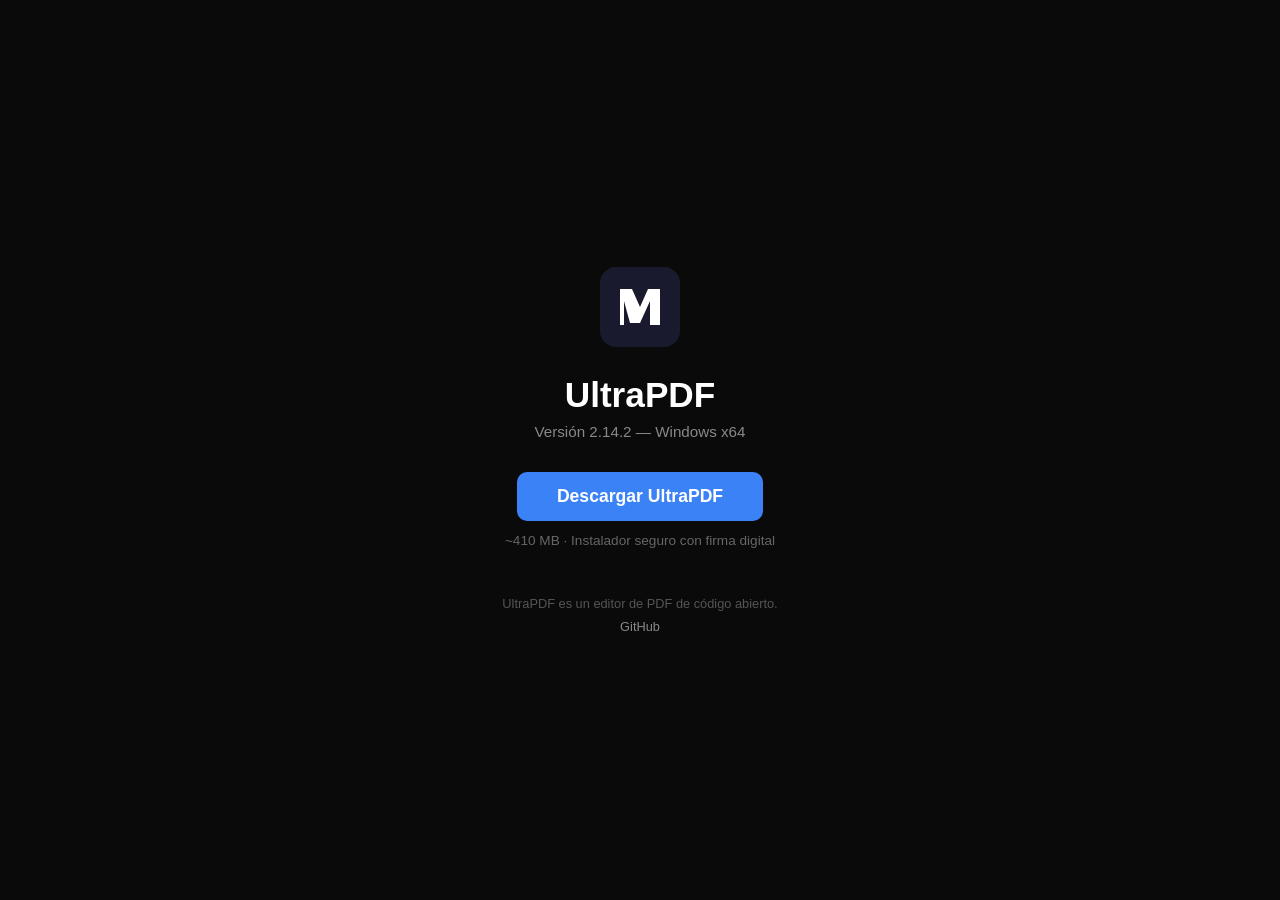
==== index.html @ 7be13b4f "UltraPDF 2.14.2: installer + latest.json + landing page" ====
<!DOCTYPE html>
<html lang="es">
<head>
  <meta charset="UTF-8">
  <meta name="viewport" content="width=device-width, initial-scale=1.0">
  <title>UltraPDF — Descargar</title>
  <style>
    * { margin: 0; padding: 0; box-sizing: border-box; }
    body {
      font-family: -apple-system, BlinkMacSystemFont, 'Segoe UI', Roboto, sans-serif;
      background: #0a0a0a;
      color: #e0e0e0;
      min-height: 100vh;
      display: flex;
      align-items: center;
      justify-content: center;
    }
    .container {
      text-align: center;
      max-width: 520px;
      padding: 48px 32px;
    }
    .logo {
      width: 80px;
      height: 80px;
      margin: 0 auto 24px;
    }
    h1 {
      font-size: 2.2rem;
      font-weight: 700;
      color: #ffffff;
      margin-bottom: 8px;
    }
    .version {
      font-size: 0.95rem;
      color: #888;
      margin-bottom: 32px;
    }
    .download-btn {
      display: inline-block;
      background: #3b82f6;
      color: #fff;
      font-size: 1.1rem;
      font-weight: 600;
      padding: 14px 40px;
      border-radius: 10px;
      text-decoration: none;
      transition: background 0.2s;
    }
    .download-btn:hover { background: #2563eb; }
    .size {
      font-size: 0.85rem;
      color: #666;
      margin-top: 12px;
    }
    .footer {
      margin-top: 48px;
      font-size: 0.8rem;
      color: #555;
    }
    .footer a { color: #888; text-decoration: none; }
  </style>
</head>
<body>
  <div class="container">
    <svg class="logo" viewBox="0 0 80 80" fill="none" xmlns="http://www.w3.org/2000/svg">
      <rect width="80" height="80" rx="16" fill="#1a1a2e"/>
      <path d="M20 58V22h12l8 18 8-18h12v36h-10V34l-10 22h-10L24 34v24H20z" fill="#fff"/>
    </svg>
    <h1>UltraPDF</h1>
    <p class="version">Versión 2.14.2 — Windows x64</p>
    <a class="download-btn" href="downloads/UltraPDF-Setup-2.14.2.exe" download>
      Descargar UltraPDF
    </a>
    <p class="size">~410 MB · Instalador seguro con firma digital</p>
    <div class="footer">
      <p>UltraPDF es un editor de PDF de código abierto.</p>
      <p style="margin-top:8px"><a href="https://github.com/Stirling-Tools/Stirling-PDF">GitHub</a></p>
    </div>
  </div>
</body>
</html>
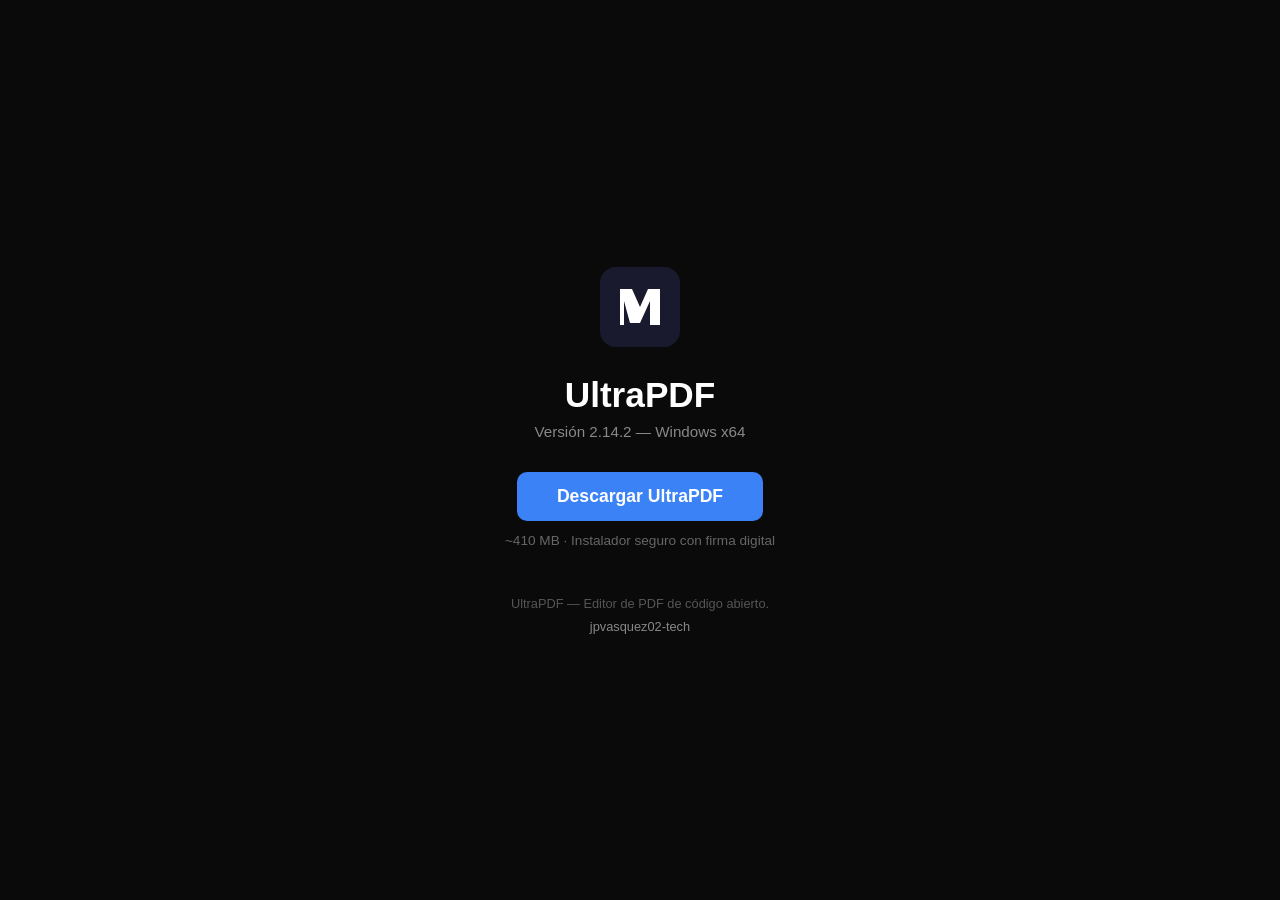
==== commit 85547978: "Update landing page + latest.json: use GitHub Releases URL, fix links" ====
--- a/index.html
+++ b/index.html
@@ -69,13 +69,13 @@
     </svg>
     <h1>UltraPDF</h1>
     <p class="version">Versión 2.14.2 — Windows x64</p>
-    <a class="download-btn" href="downloads/UltraPDF-Setup-2.14.2.exe" download>
+    <a class="download-btn" href="https://github.com/jpvasquez02-tech/jpvasquez02-tech.github.io/releases/download/v2.14.2/UltraPDF-Setup-2.14.2.exe" download>
       Descargar UltraPDF
     </a>
     <p class="size">~410 MB · Instalador seguro con firma digital</p>
     <div class="footer">
-      <p>UltraPDF es un editor de PDF de código abierto.</p>
-      <p style="margin-top:8px"><a href="https://github.com/Stirling-Tools/Stirling-PDF">GitHub</a></p>
+      <p>UltraPDF — Editor de PDF de código abierto.</p>
+      <p style="margin-top:8px"><a href="https://github.com/jpvasquez02-tech">jpvasquez02-tech</a></p>
     </div>
   </div>
 </body>
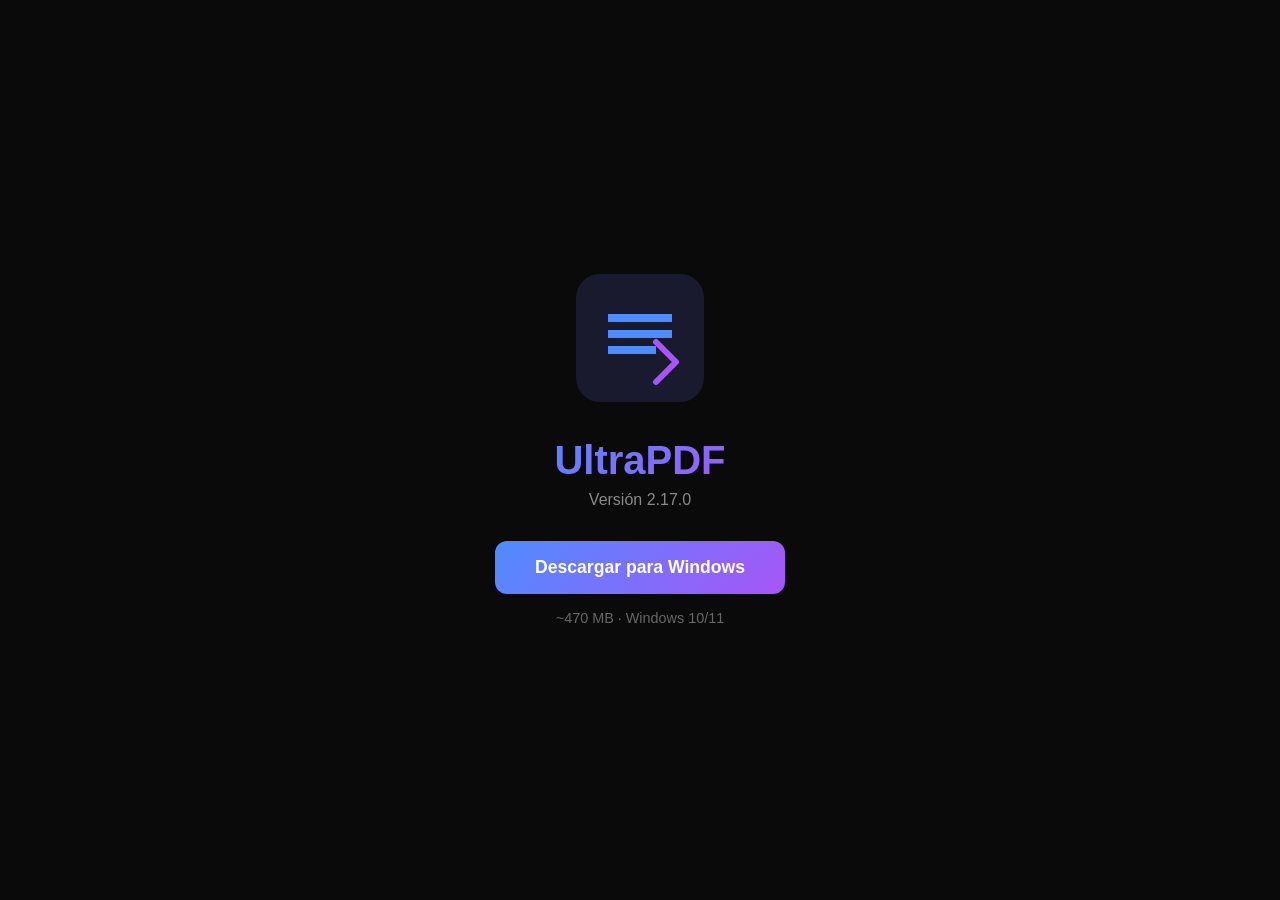
==== commit ebe572c7: "Initial commit: landing page, latest.json, relay page" ====
--- a/index.html
+++ b/index.html
@@ -1,82 +1,76 @@
 <!DOCTYPE html>
 <html lang="es">
 <head>
-  <meta charset="UTF-8">
-  <meta name="viewport" content="width=device-width, initial-scale=1.0">
-  <title>UltraPDF — Descargar</title>
-  <style>
-    * { margin: 0; padding: 0; box-sizing: border-box; }
-    body {
-      font-family: -apple-system, BlinkMacSystemFont, 'Segoe UI', Roboto, sans-serif;
-      background: #0a0a0a;
-      color: #e0e0e0;
-      min-height: 100vh;
-      display: flex;
-      align-items: center;
-      justify-content: center;
-    }
-    .container {
-      text-align: center;
-      max-width: 520px;
-      padding: 48px 32px;
-    }
-    .logo {
-      width: 80px;
-      height: 80px;
-      margin: 0 auto 24px;
-    }
-    h1 {
-      font-size: 2.2rem;
-      font-weight: 700;
-      color: #ffffff;
-      margin-bottom: 8px;
-    }
-    .version {
-      font-size: 0.95rem;
-      color: #888;
-      margin-bottom: 32px;
-    }
-    .download-btn {
-      display: inline-block;
-      background: #3b82f6;
-      color: #fff;
-      font-size: 1.1rem;
-      font-weight: 600;
-      padding: 14px 40px;
-      border-radius: 10px;
-      text-decoration: none;
-      transition: background 0.2s;
-    }
-    .download-btn:hover { background: #2563eb; }
-    .size {
-      font-size: 0.85rem;
-      color: #666;
-      margin-top: 12px;
-    }
-    .footer {
-      margin-top: 48px;
-      font-size: 0.8rem;
-      color: #555;
-    }
-    .footer a { color: #888; text-decoration: none; }
-  </style>
+    <meta charset="UTF-8">
+    <meta name="viewport" content="width=device-width, initial-scale=1.0">
+    <title>UltraPDF - Descargar</title>
+    <style>
+        * { margin: 0; padding: 0; box-sizing: border-box; }
+        body {
+            font-family: -apple-system, BlinkMacSystemFont, 'Segoe UI', Roboto, sans-serif;
+            background: #0a0a0a;
+            color: #fff;
+            min-height: 100vh;
+            display: flex;
+            align-items: center;
+            justify-content: center;
+        }
+        .container {
+            text-align: center;
+            max-width: 600px;
+            padding: 2rem;
+        }
+        .logo {
+            width: 128px;
+            height: 128px;
+            margin: 0 auto 2rem;
+        }
+        h1 {
+            font-size: 2.5rem;
+            margin-bottom: 0.5rem;
+            background: linear-gradient(135deg, #4f8cff, #a855f7);
+            -webkit-background-clip: text;
+            -webkit-text-fill-color: transparent;
+        }
+        .version {
+            color: #888;
+            margin-bottom: 2rem;
+        }
+        .download-btn {
+            display: inline-block;
+            padding: 1rem 2.5rem;
+            background: linear-gradient(135deg, #4f8cff, #a855f7);
+            color: #fff;
+            text-decoration: none;
+            border-radius: 12px;
+            font-size: 1.1rem;
+            font-weight: 600;
+            transition: transform 0.2s, box-shadow 0.2s;
+        }
+        .download-btn:hover {
+            transform: translateY(-2px);
+            box-shadow: 0 8px 24px rgba(79, 140, 255, 0.3);
+        }
+        .size {
+            color: #666;
+            margin-top: 1rem;
+            font-size: 0.9rem;
+        }
+    </style>
 </head>
 <body>
-  <div class="container">
-    <svg class="logo" viewBox="0 0 80 80" fill="none" xmlns="http://www.w3.org/2000/svg">
-      <rect width="80" height="80" rx="16" fill="#1a1a2e"/>
-      <path d="M20 58V22h12l8 18 8-18h12v36h-10V34l-10 22h-10L24 34v24H20z" fill="#fff"/>
-    </svg>
-    <h1>UltraPDF</h1>
-    <p class="version">Versión 2.14.2 — Windows x64</p>
-    <a class="download-btn" href="https://github.com/jpvasquez02-tech/jpvasquez02-tech.github.io/releases/download/v2.14.2/UltraPDF-Setup-2.14.2.exe" download>
-      Descargar UltraPDF
-    </a>
-    <p class="size">~410 MB · Instalador seguro con firma digital</p>
-    <div class="footer">
-      <p>UltraPDF — Editor de PDF de código abierto.</p>
-      <p style="margin-top:8px"><a href="https://github.com/jpvasquez02-tech">jpvasquez02-tech</a></p>
+    <div class="container">
+        <svg class="logo" viewBox="0 0 128 128" xmlns="http://www.w3.org/2000/svg">
+            <rect width="128" height="128" rx="24" fill="#1a1a2e"/>
+            <path d="M32 40h64v8H32zM32 56h64v8H32zM32 72h48v8H32z" fill="#4f8cff"/>
+            <path d="M80 68l20 20-20 20" fill="none" stroke="#a855f7" stroke-width="6" stroke-linecap="round" stroke-linejoin="round"/>
+        </svg>
+        <h1>UltraPDF</h1>
+        <p class="version">Versión 2.17.0</p>
+        <a href="https://github.com/JPDevLab-code/JPDevLab-code.github.io/releases/download/v2.17.0/UltraPDF-Setup-2.17.0.exe" class="download-btn">
+            Descargar para Windows
+        </a>
+        <p class="size">~470 MB · Windows 10/11</p>
     </div>
-  </div>
 </body>
 </html>
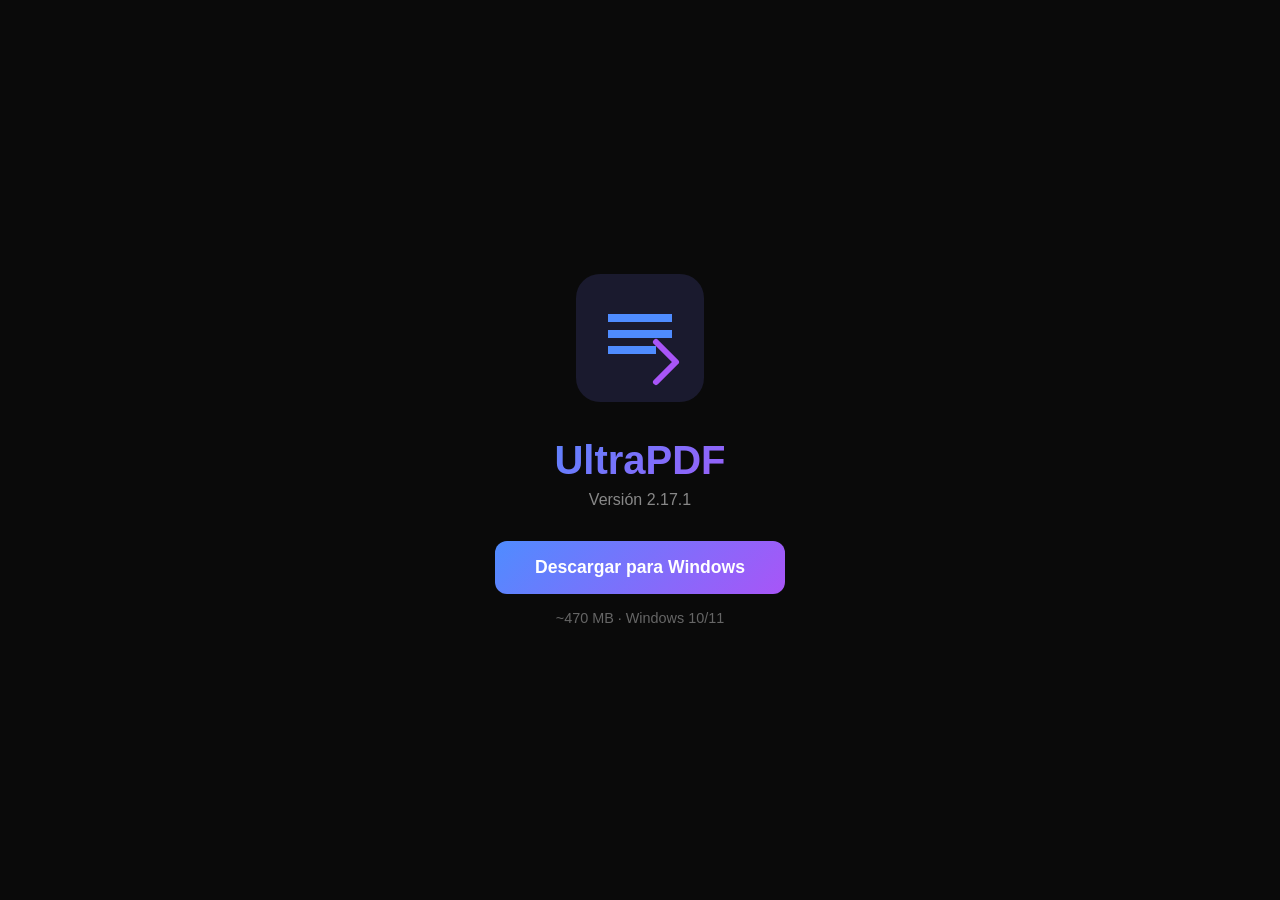
==== commit 8f237e4f: "Update landing page to v2.17.1" ====
--- a/index.html
+++ b/index.html
@@ -66,8 +66,8 @@
             <path d="M80 68l20 20-20 20" fill="none" stroke="#a855f7" stroke-width="6" stroke-linecap="round" stroke-linejoin="round"/>
         </svg>
         <h1>UltraPDF</h1>
-        <p class="version">Versión 2.17.0</p>
-        <a href="https://github.com/JPDevLab-code/JPDevLab-code.github.io/releases/download/v2.17.0/UltraPDF-Setup-2.17.0.exe" class="download-btn">
+        <p class="version">Versión 2.17.1</p>
+        <a href="https://github.com/JPDevLab-code/JPDevLab-code.github.io/releases/download/v2.17.1/UltraPDF-Setup-2.17.1.exe" class="download-btn">
             Descargar para Windows
         </a>
         <p class="size">~470 MB · Windows 10/11</p>
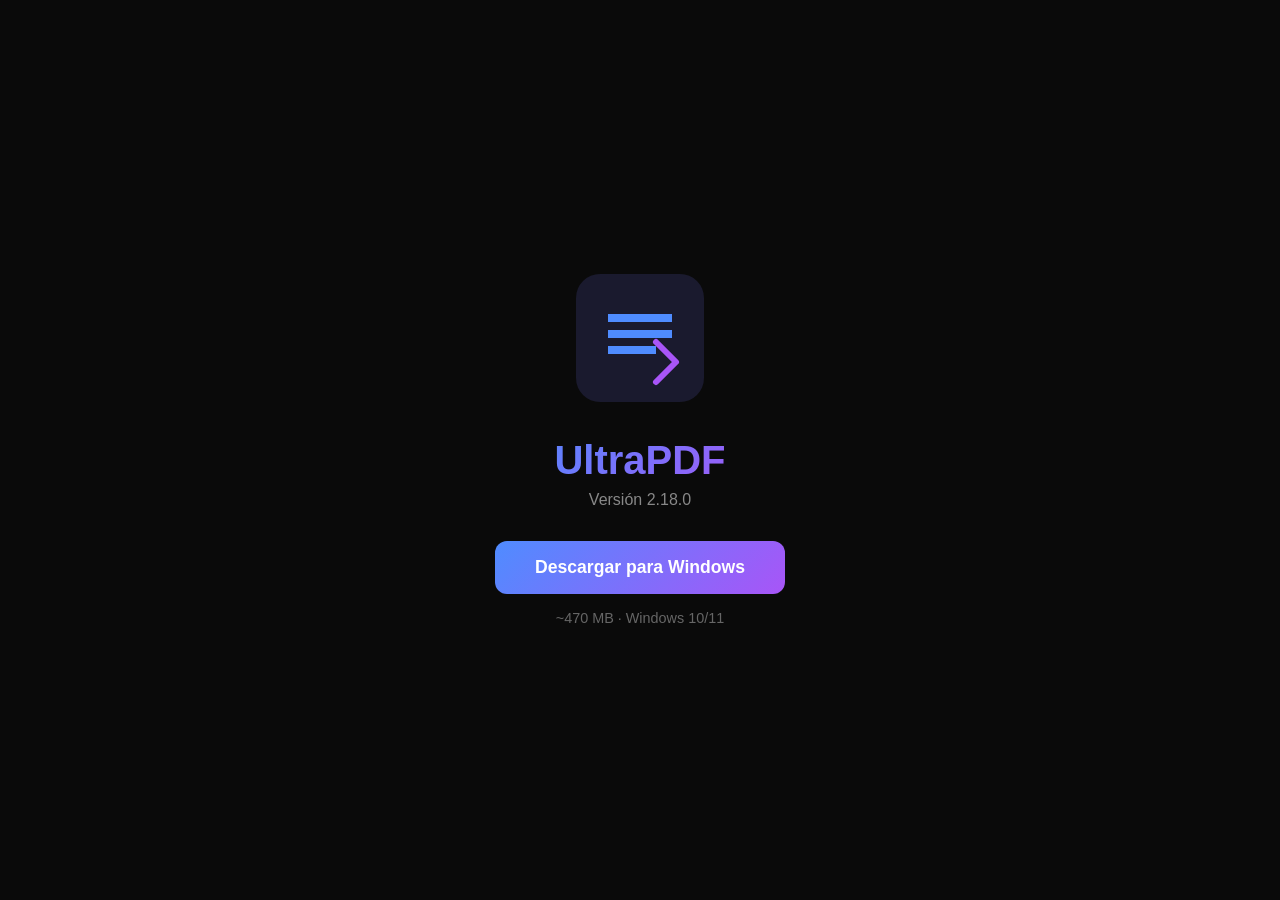
==== commit 0a7d74f8: "UltraPDF v2.18.0 - dependency config, tool dots, email verification" ====
--- a/index.html
+++ b/index.html
@@ -66,8 +66,8 @@
             <path d="M80 68l20 20-20 20" fill="none" stroke="#a855f7" stroke-width="6" stroke-linecap="round" stroke-linejoin="round"/>
         </svg>
         <h1>UltraPDF</h1>
-        <p class="version">Versión 2.17.1</p>
-        <a href="https://github.com/JPDevLab-code/JPDevLab-code.github.io/releases/download/v2.17.1/UltraPDF-Setup-2.17.1.exe" class="download-btn">
+        <p class="version">Versión 2.18.0</p>
+        <a href="https://github.com/JPDevLab-code/JPDevLab-code.github.io/releases/download/v2.18.0/UltraPDF-Setup-2.18.0.exe" class="download-btn">
             Descargar para Windows
         </a>
         <p class="size">~470 MB · Windows 10/11</p>
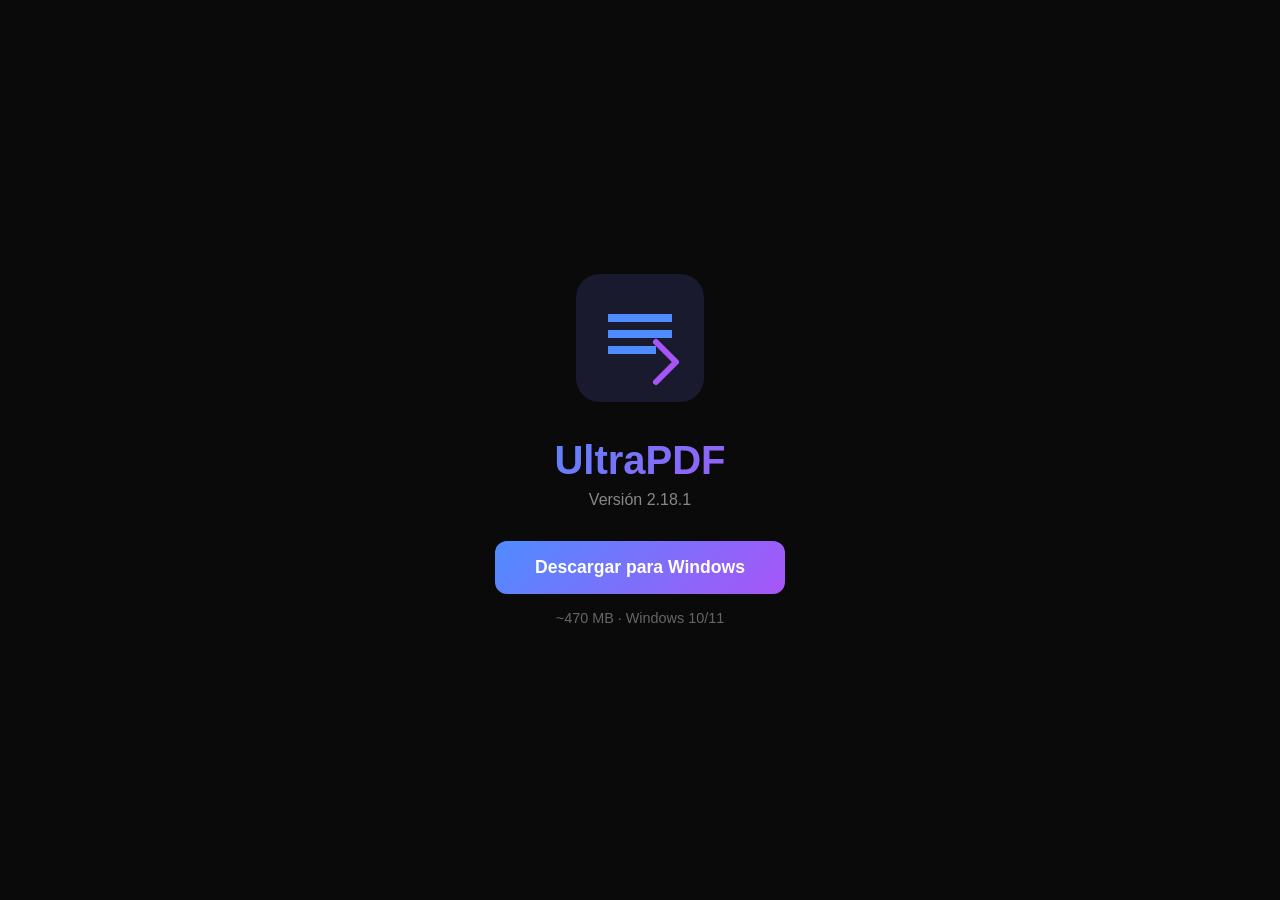
==== commit 83ddd4cb: "Update to v2.18.1 - download buttons, update dialog enabled" ====
--- a/index.html
+++ b/index.html
@@ -66,8 +66,8 @@
             <path d="M80 68l20 20-20 20" fill="none" stroke="#a855f7" stroke-width="6" stroke-linecap="round" stroke-linejoin="round"/>
         </svg>
         <h1>UltraPDF</h1>
-        <p class="version">Versión 2.18.0</p>
-        <a href="https://github.com/JPDevLab-code/JPDevLab-code.github.io/releases/download/v2.18.0/UltraPDF-Setup-2.18.0.exe" class="download-btn">
+        <p class="version">Versión 2.18.1</p>
+        <a href="https://github.com/JPDevLab-code/JPDevLab-code.github.io/releases/download/v2.18.1/UltraPDF-Setup-2.18.1.exe" class="download-btn">
             Descargar para Windows
         </a>
         <p class="size">~470 MB · Windows 10/11</p>
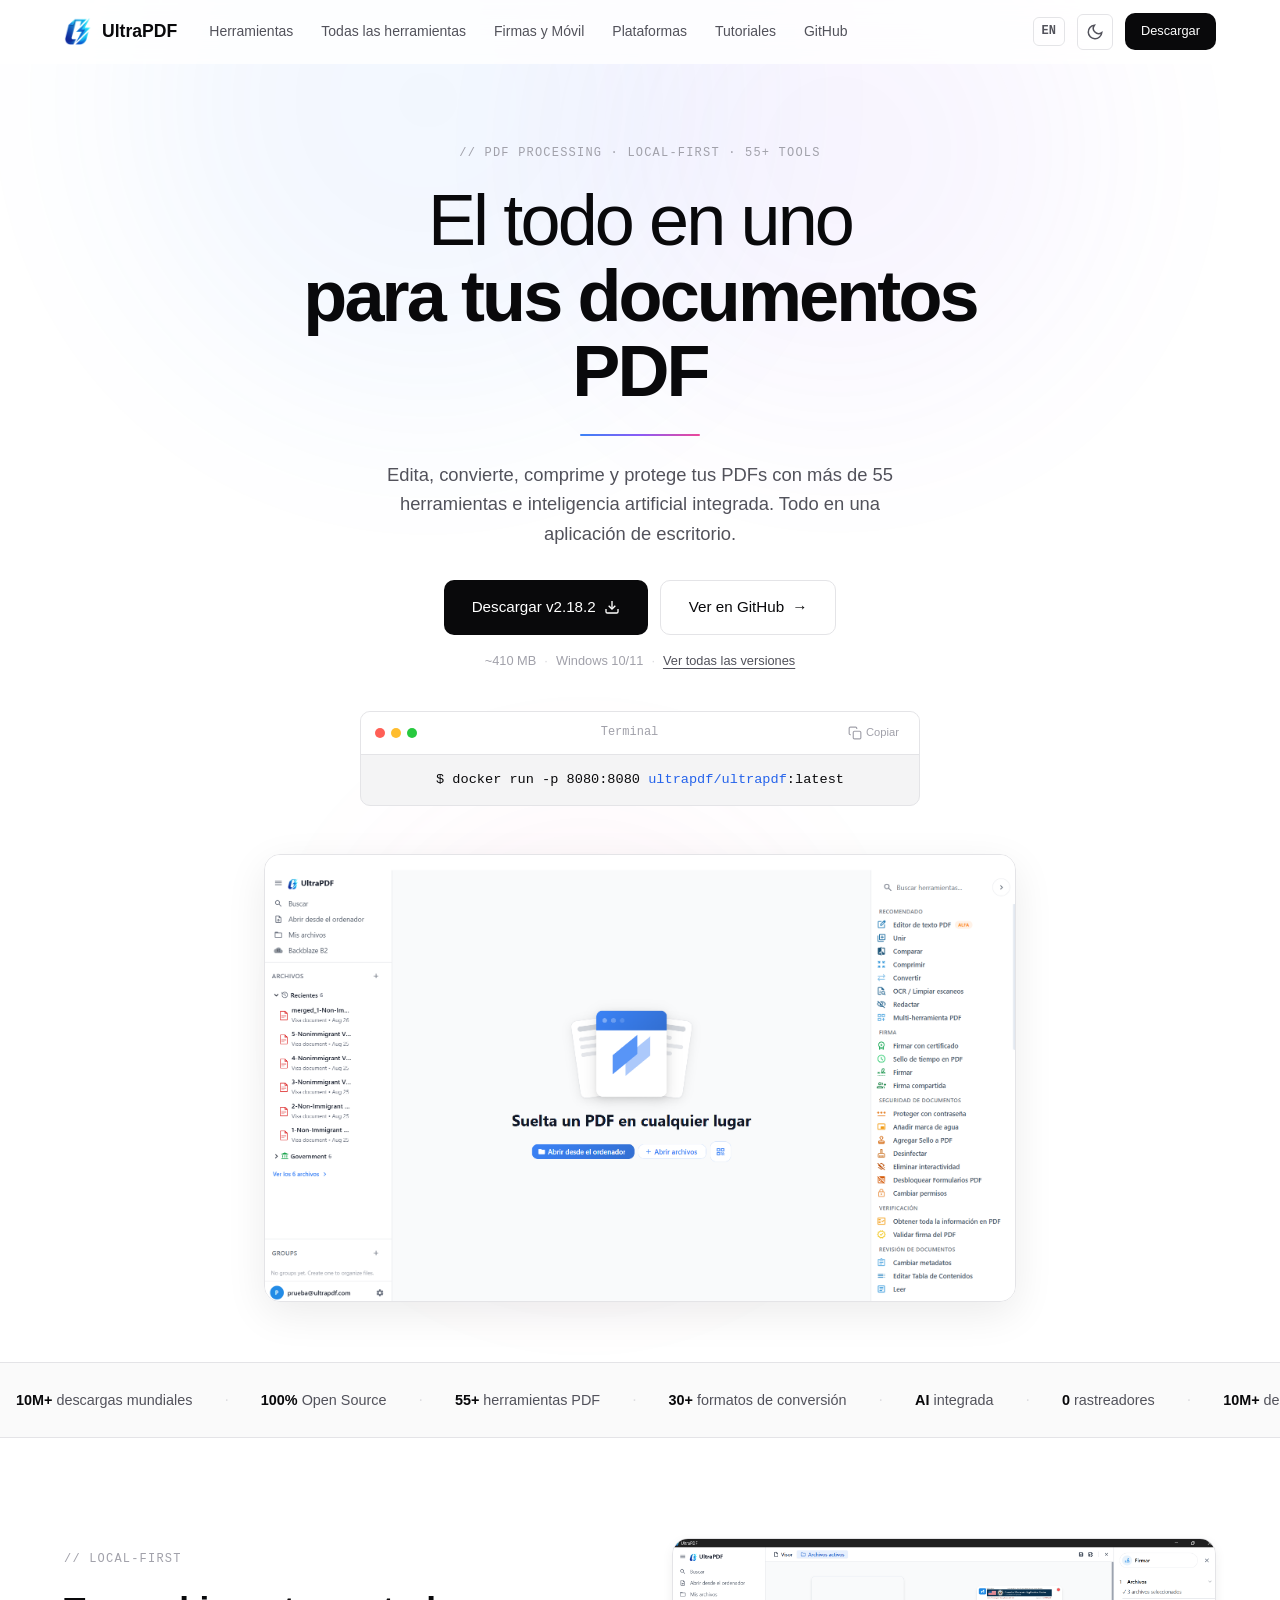
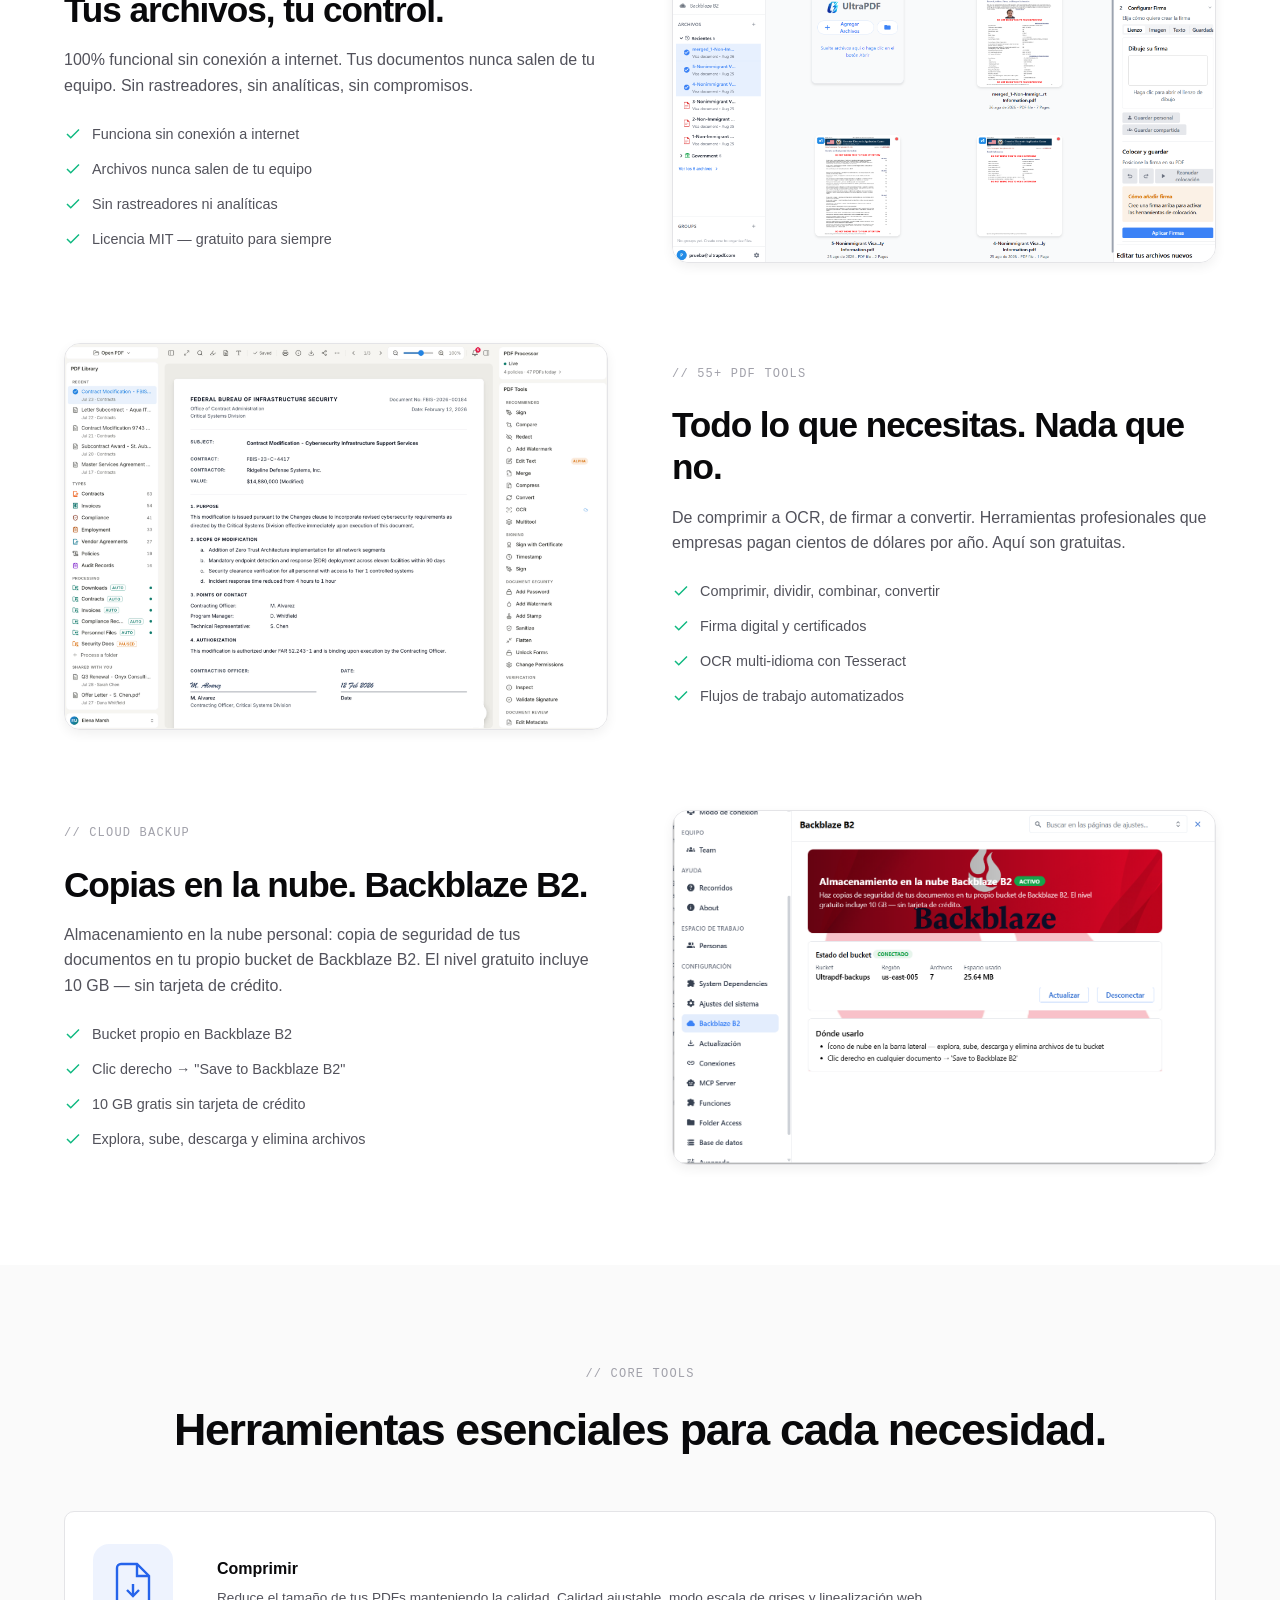
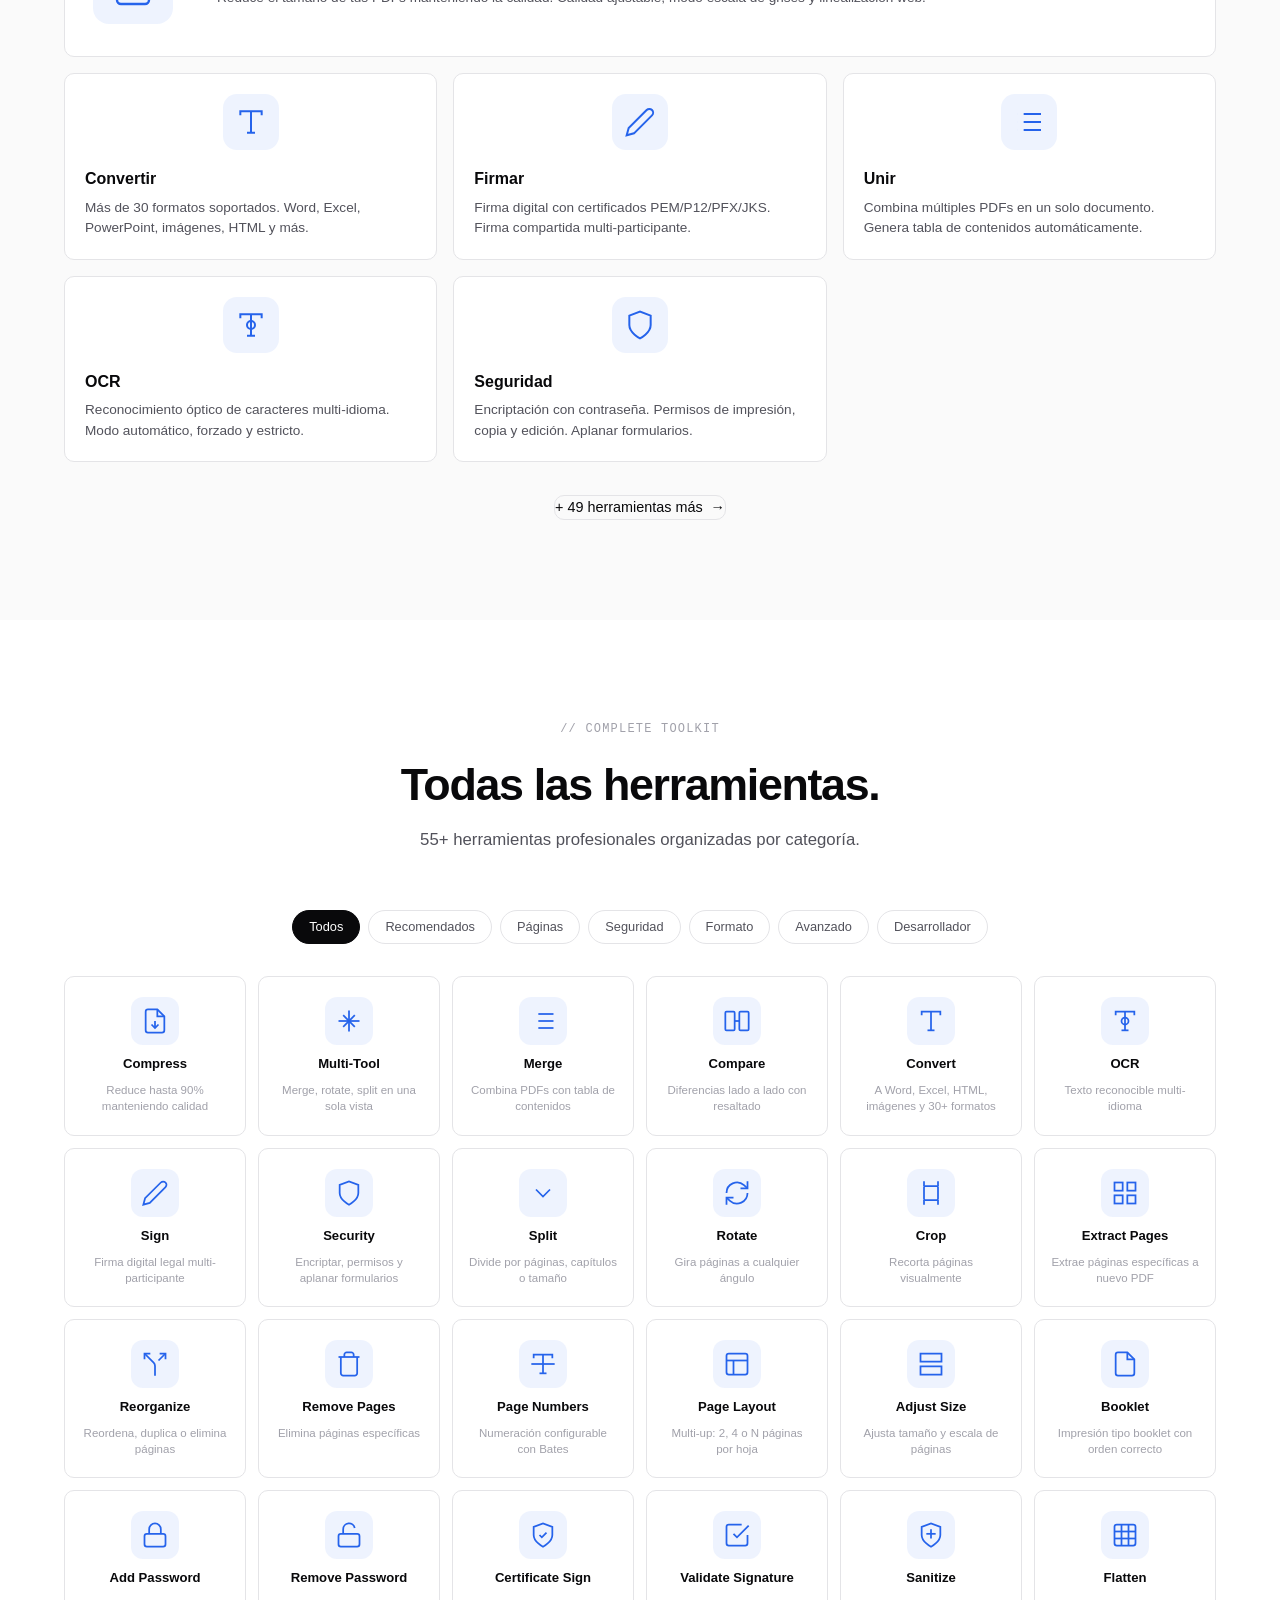
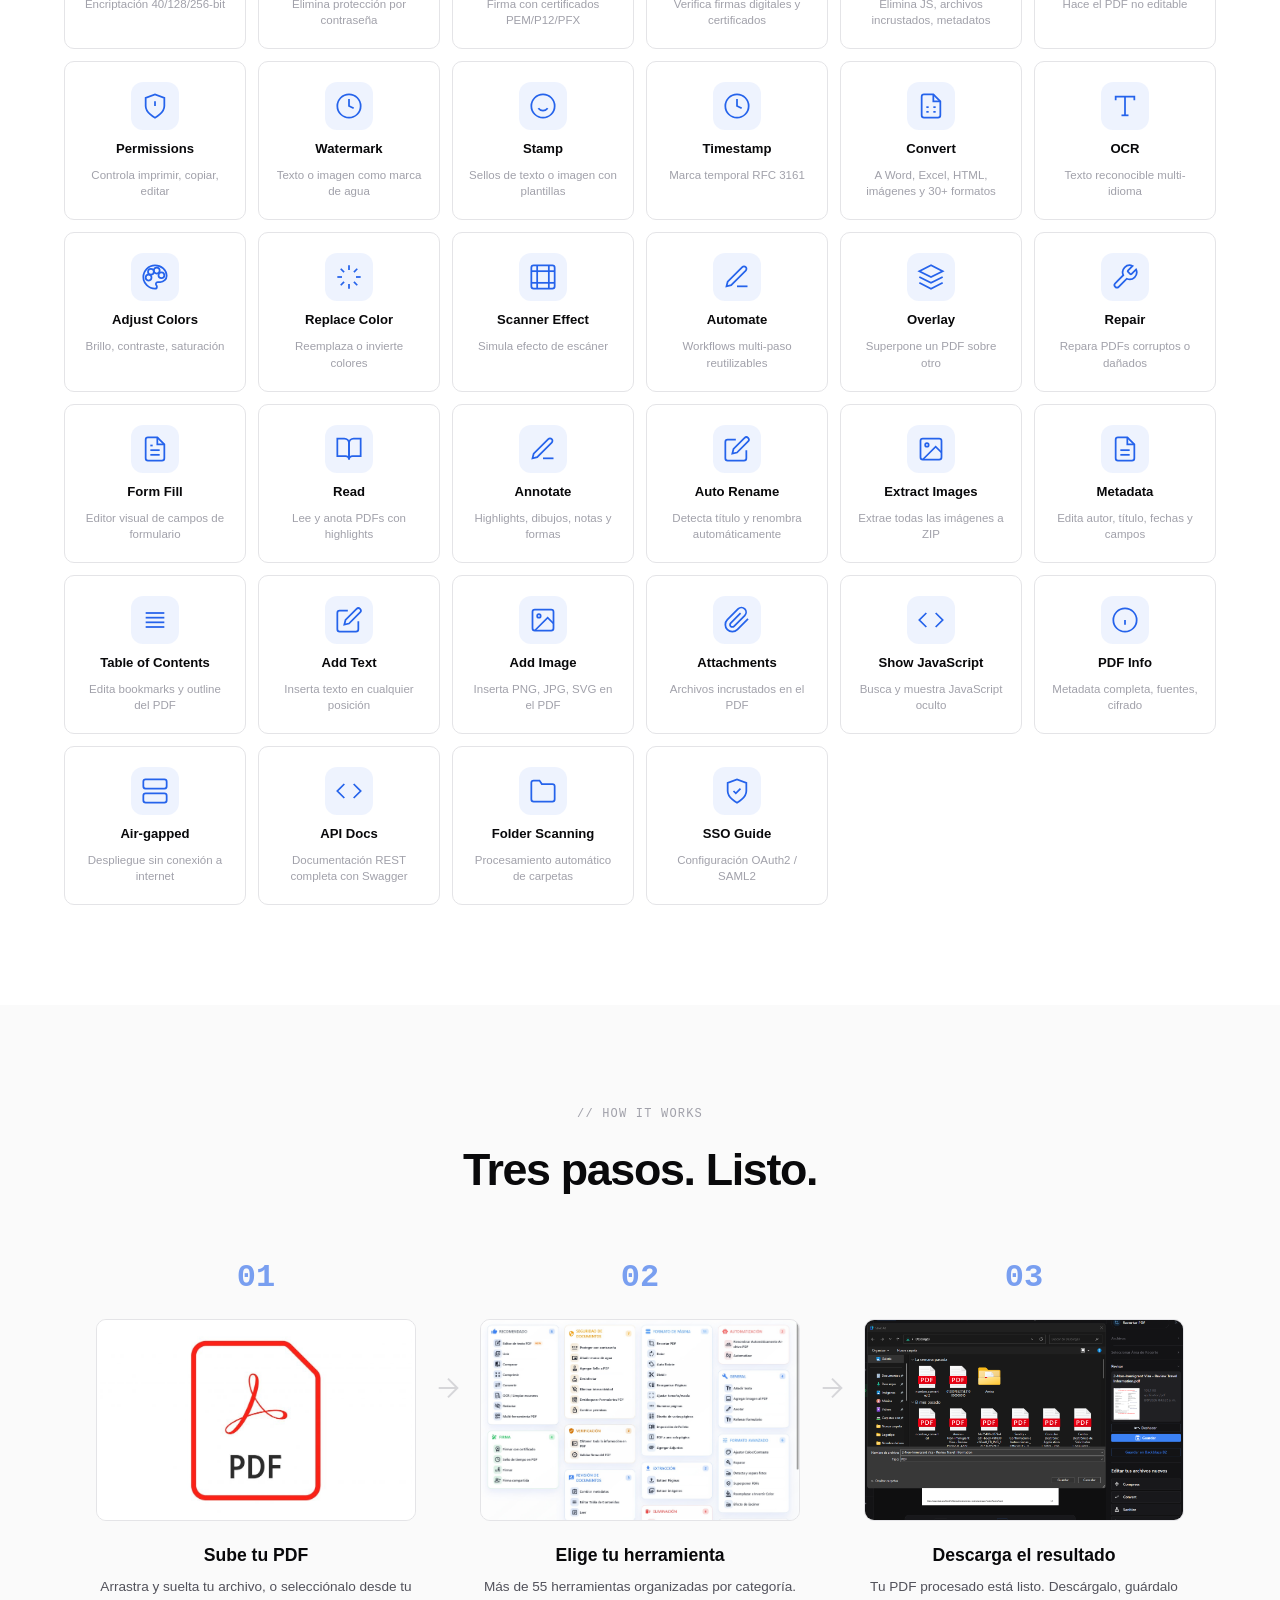
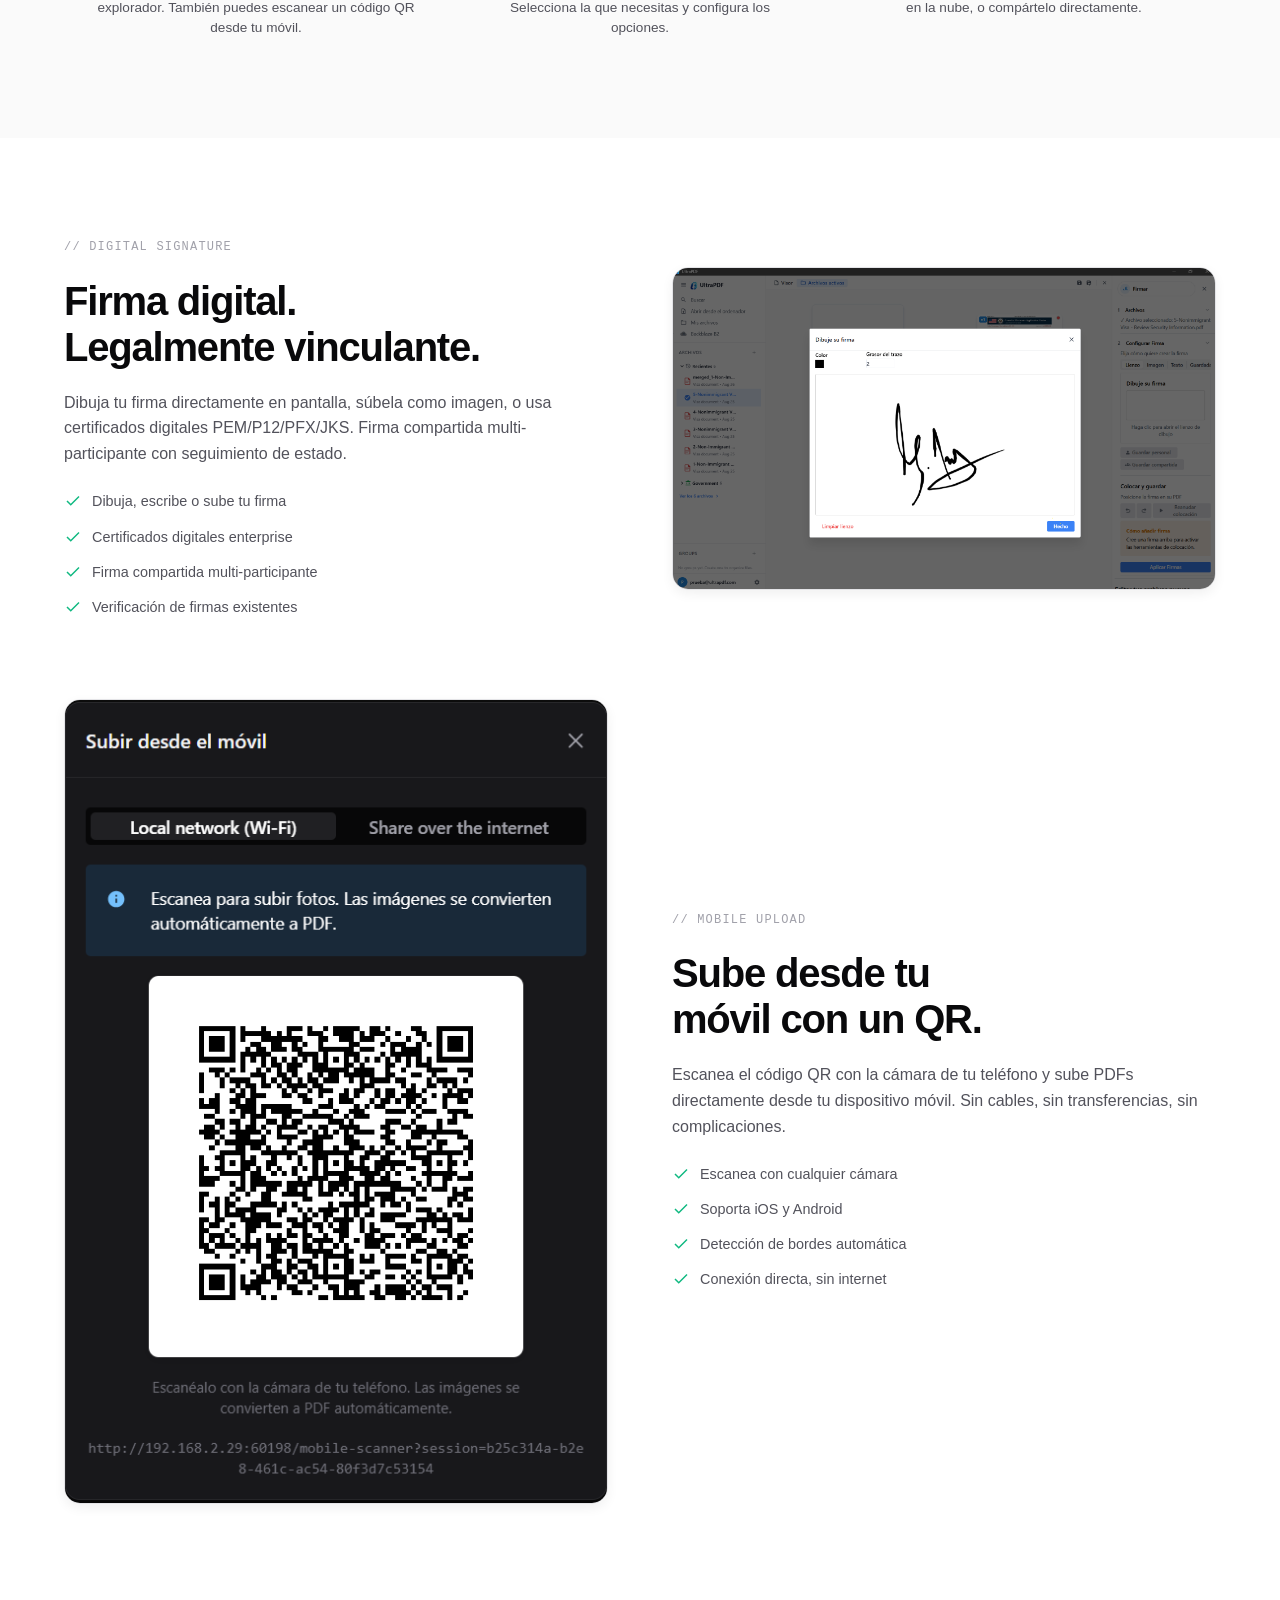
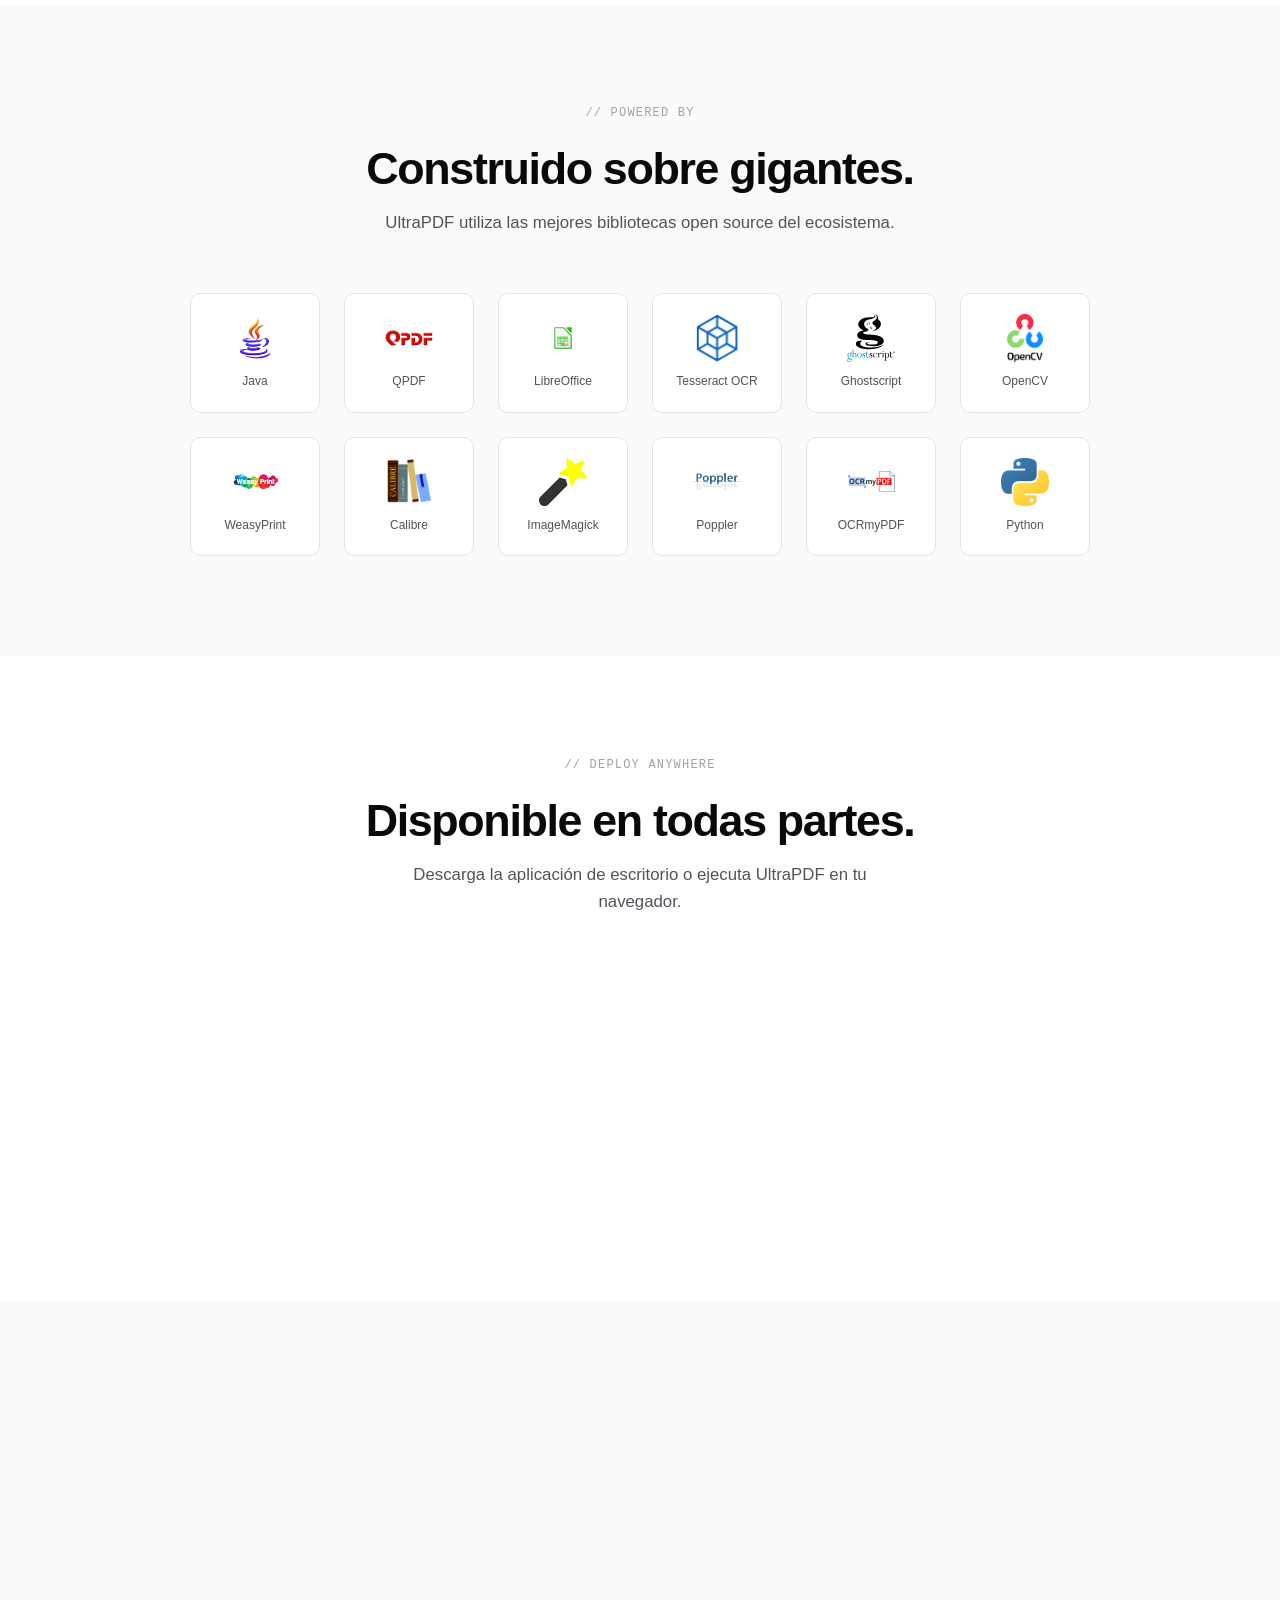
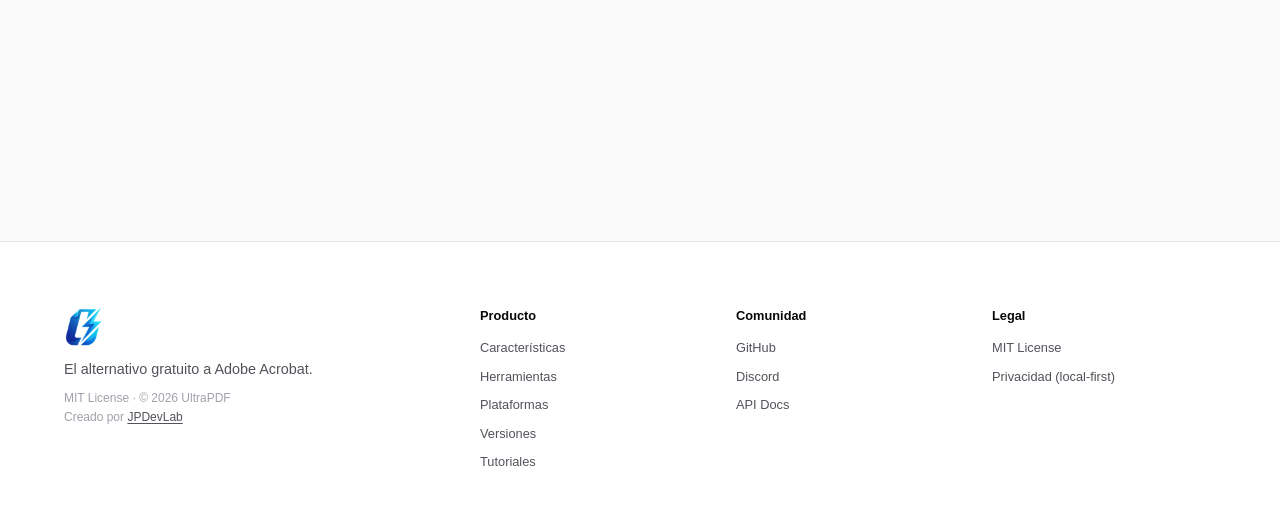
==== commit 07f8e05f: "rebranding UltraPDF: tutoriales page, rebranded auth/relay pages, landing page assets, video tutoria" ====
--- a/index.html
+++ b/index.html
@@ -1,76 +1,791 @@
 <!DOCTYPE html>
-<html lang="es">
+<html lang="es" data-theme="dark">
 <head>
     <meta charset="UTF-8">
     <meta name="viewport" content="width=device-width, initial-scale=1.0">
-    <title>UltraPDF - Descargar</title>
-    <style>
-        * { margin: 0; padding: 0; box-sizing: border-box; }
-        body {
-            font-family: -apple-system, BlinkMacSystemFont, 'Segoe UI', Roboto, sans-serif;
-            background: #0a0a0a;
-            color: #fff;
-            min-height: 100vh;
-            display: flex;
-            align-items: center;
-            justify-content: center;
-        }
-        .container {
-            text-align: center;
-            max-width: 600px;
-            padding: 2rem;
-        }
-        .logo {
-            width: 128px;
-            height: 128px;
-            margin: 0 auto 2rem;
-        }
-        h1 {
-            font-size: 2.5rem;
-            margin-bottom: 0.5rem;
-            background: linear-gradient(135deg, #4f8cff, #a855f7);
-            -webkit-background-clip: text;
-            -webkit-text-fill-color: transparent;
-        }
-        .version {
-            color: #888;
-            margin-bottom: 2rem;
-        }
-        .download-btn {
-            display: inline-block;
-            padding: 1rem 2.5rem;
-            background: linear-gradient(135deg, #4f8cff, #a855f7);
-            color: #fff;
-            text-decoration: none;
-            border-radius: 12px;
-            font-size: 1.1rem;
-            font-weight: 600;
-            transition: transform 0.2s, box-shadow 0.2s;
-        }
-        .download-btn:hover {
-            transform: translateY(-2px);
-            box-shadow: 0 8px 24px rgba(79, 140, 255, 0.3);
-        }
-        .size {
-            color: #666;
-            margin-top: 1rem;
-            font-size: 0.9rem;
-        }
-    </style>
+    <title>UltraPDF — Edita, convierte y protege tus PDFs</title>
+    <meta name="description" content="Edit, convert, compress, sign and secure your PDFs with 55+ tools and AI-powered intelligence. Free, open source, and local-first.">
+    <meta property="og:title" content="UltraPDF — The free Adobe Acrobat alternative">
+    <meta property="og:description" content="Edit, convert, compress, sign and secure your PDFs. 55+ tools, AI-powered, local-first.">
+    <meta property="og:image" content="assets/images/hero/home-dark.png">
+    <meta property="og:type" content="website">
+    <link rel="icon" href="assets/images/logos/favicon.svg" type="image/svg+xml">
+    <link rel="stylesheet" href="styles.css">
 </head>
 <body>
-    <div class="container">
-        <svg class="logo" viewBox="0 0 128 128" xmlns="http://www.w3.org/2000/svg">
-            <rect width="128" height="128" rx="24" fill="#1a1a2e"/>
-            <path d="M32 40h64v8H32zM32 56h64v8H32zM32 72h48v8H32z" fill="#4f8cff"/>
-            <path d="M80 68l20 20-20 20" fill="none" stroke="#a855f7" stroke-width="6" stroke-linecap="round" stroke-linejoin="round"/>
-        </svg>
-        <h1>UltraPDF</h1>
-        <p class="version">Versión 2.18.1</p>
-        <a href="https://github.com/JPDevLab-code/JPDevLab-code.github.io/releases/download/v2.18.1/UltraPDF-Setup-2.18.1.exe" class="download-btn">
-            Descargar para Windows
-        </a>
-        <p class="size">~470 MB · Windows 10/11</p>
+    <!-- NAVBAR -->
+    <nav class="navbar" id="navbar">
+        <div class="nav-inner">
+            <a href="#" class="nav-logo">
+                <img src="assets/images/logos/ultrapdf-icon-light.svg" alt="UltraPDF" class="nav-logo-img" id="nav-logo-img">
+                <span class="nav-brand">UltraPDF</span>
+            </a>
+            <div class="nav-links" id="nav-links">
+                <a href="#features" data-i18n="nav.features">Herramientas</a>
+                <a href="#all-tools" data-i18n="nav.tools">Todas las herramientas</a>
+                <a href="#features-showcase" data-i18n="nav.ai">Firmas y Móvil</a>
+                <a href="#platforms" data-i18n="nav.platforms">Plataformas</a>
+                <a href="tutoriales.html" data-i18n="nav.tutorials">Tutoriales</a>
+                <a href="https://github.com/JPDevLab-code/JPDevLab-code.github.io" target="_blank" rel="noopener">GitHub</a>
+            </div>
+            <div class="nav-actions">
+                <button class="lang-toggle" id="lang-toggle" title="Switch language">
+                    <span class="lang-label">EN</span>
+                </button>
+                <button class="theme-toggle" id="theme-toggle" title="Toggle theme">
+                    <svg class="icon-sun" width="18" height="18" viewBox="0 0 24 24" fill="none" stroke="currentColor" stroke-width="2"><circle cx="12" cy="12" r="5"/><line x1="12" y1="1" x2="12" y2="3"/><line x1="12" y1="21" x2="12" y2="23"/><line x1="4.22" y1="4.22" x2="5.64" y2="5.64"/><line x1="18.36" y1="18.36" x2="19.78" y2="19.78"/><line x1="1" y1="12" x2="3" y2="12"/><line x1="21" y1="12" x2="23" y2="12"/><line x1="4.22" y1="19.78" x2="5.64" y2="18.36"/><line x1="18.36" y1="5.64" x2="19.78" y2="4.22"/></svg>
+                    <svg class="icon-moon" width="18" height="18" viewBox="0 0 24 24" fill="none" stroke="currentColor" stroke-width="2"><path d="M21 12.79A9 9 0 1 1 11.21 3 7 7 0 0 0 21 12.79z"/></svg>
+                </button>
+                <a href="https://github.com/JPDevLab-code/JPDevLab-code.github.io/releases/download/v2.18.2/UltraPDF-Setup-2.18.2.exe" class="btn btn-primary btn-sm nav-cta" data-i18n="nav.download">Descargar</a>
+            </div>
+            <button class="nav-hamburger" id="nav-hamburger" aria-label="Menu">
+                <span></span><span></span><span></span>
+            </button>
+        </div>
+    </nav>
+
+    <!-- HERO -->
+    <section class="hero" id="hero">
+        <div class="hero-mesh">
+            <div class="mesh-blob mesh-blob-1"></div>
+            <div class="mesh-blob mesh-blob-2"></div>
+            <div class="mesh-blob mesh-blob-3"></div>
+        </div>
+        <div class="container hero-content">
+            <div class="eyebrow mono">// PDF PROCESSING · LOCAL-FIRST · 55+ TOOLS</div>
+            <h1 class="hero-title">
+                <span class="hero-title-thin" data-i18n="hero.title1">El todo en uno</span><br>
+                <span class="hero-title-bold" data-i18n="hero.title2">para tus documentos PDF</span>
+            </h1>
+            <div class="gradient-hairline"></div>
+            <p class="hero-subtitle" data-i18n="hero.subtitle">
+                Edita, convierte, comprime y protege tus PDFs con más de 55 herramientas e inteligencia artificial integrada. Todo en una aplicación de escritorio.
+            </p>
+            <div class="hero-ctas">
+                <a href="https://github.com/JPDevLab-code/JPDevLab-code.github.io/releases/download/v2.18.2/UltraPDF-Setup-2.18.2.exe" class="btn btn-primary btn-lg">
+                    <span data-i18n="hero.download">Descargar v2.18.2</span>
+                    <svg width="16" height="16" viewBox="0 0 24 24" fill="none" stroke="currentColor" stroke-width="2"><path d="M21 15v4a2 2 0 0 1-2 2H5a2 2 0 0 1-2-2v-4"/><polyline points="7 10 12 15 17 10"/><line x1="12" y1="15" x2="12" y2="3"/></svg>
+                </a>
+                <a href="https://github.com/JPDevLab-code/JPDevLab-code.github.io/releases" target="_blank" class="btn btn-secondary btn-lg" data-i18n="hero.github">
+                    Ver en GitHub <span class="arrow">→</span>
+                </a>
+            </div>
+            <div class="hero-meta">
+                <span class="hero-meta-item">~410 MB</span>
+                <span class="hero-meta-dot">·</span>
+                <span class="hero-meta-item">Windows 10/11</span>
+                <span class="hero-meta-dot">·</span>
+                <a href="#versions" class="hero-meta-link" data-i18n="hero.versions">Ver todas las versiones</a>
+            </div>
+
+            <!-- Terminal block -->
+            <div class="terminal">
+                <div class="terminal-header">
+                    <span class="dot dot-red"></span>
+                    <span class="dot dot-yellow"></span>
+                    <span class="dot dot-green"></span>
+                    <span class="terminal-title">Terminal</span>
+                    <button class="copy-btn" id="docker-copy" title="Copy to clipboard">
+                        <svg width="14" height="14" viewBox="0 0 24 24" fill="none" stroke="currentColor" stroke-width="2"><rect x="9" y="9" width="13" height="13" rx="2" ry="2"/><path d="M5 15H4a2 2 0 0 1-2-2V4a2 2 0 0 1 2-2h9a2 2 0 0 1 2 2v1"/></svg>
+                        <span class="copy-label" data-i18n="terminal.copy">Copiar</span>
+                    </button>
+                </div>
+                <code class="terminal-code">$ docker run -p 8080:8080 <span class="terminal-highlight">ultrapdf/ultrapdf</span>:latest</code>
+            </div>
+
+            <!-- Hero screenshot -->
+            <div class="hero-screenshot">
+                <img src="assets/images/hero/home-light.png" alt="UltraPDF Light Mode" class="screenshot-light" id="screenshot-light">
+                <img src="assets/images/hero/home-dark.png" alt="UltraPDF Dark Mode" class="screenshot-dark" id="screenshot-dark">
+            </div>
+        </div>
+    </section>
+
+    <!-- STAT MARQUEE -->
+    <section class="stat-marquee">
+        <div class="marquee-track">
+            <div class="marquee-content">
+                <span class="stat-item"><strong>10M+</strong> <span data-i18n="stats.downloads">descargas mundiales</span></span>
+                <span class="stat-sep">·</span>
+                <span class="stat-item"><strong>100%</strong> <span data-i18n="stats.opensource">Open Source</span></span>
+                <span class="stat-sep">·</span>
+                <span class="stat-item"><strong>55+</strong> <span data-i18n="stats.tools">herramientas PDF</span></span>
+                <span class="stat-sep">·</span>
+                <span class="stat-item"><strong>30+</strong> <span data-i18n="stats.formats">formatos de conversión</span></span>
+                <span class="stat-sep">·</span>
+                <span class="stat-item"><strong>AI</strong> <span data-i18n="stats.ai">integrada</span></span>
+                <span class="stat-sep">·</span>
+                <span class="stat-item"><strong>0</strong> <span data-i18n="stats.tracking">rastreadores</span></span>
+                <span class="stat-sep">·</span>
+            </div>
+            <div class="marquee-content" aria-hidden="true">
+                <span class="stat-item"><strong>10M+</strong> <span data-i18n="stats.downloads">descargas mundiales</span></span>
+                <span class="stat-sep">·</span>
+                <span class="stat-item"><strong>100%</strong> <span data-i18n="stats.opensource">Open Source</span></span>
+                <span class="stat-sep">·</span>
+                <span class="stat-item"><strong>55+</strong> <span data-i18n="stats.tools">herramientas PDF</span></span>
+                <span class="stat-sep">·</span>
+                <span class="stat-item"><strong>30+</strong> <span data-i18n="stats.formats">formatos de conversión</span></span>
+                <span class="stat-sep">·</span>
+                <span class="stat-item"><strong>AI</strong> <span data-i18n="stats.ai">integrada</span></span>
+                <span class="stat-sep">·</span>
+                <span class="stat-item"><strong>0</strong> <span data-i18n="stats.tracking">rastreadores</span></span>
+                <span class="stat-sep">·</span>
+            </div>
+        </div>
+    </section>
+
+    <!-- SWITCHBACK: 3 PILLARS -->
+    <section class="pillars" id="features">
+        <div class="container">
+            <!-- Pillar 1: Local-first -->
+            <div class="pillar-row">
+                <div class="pillar-text">
+                    <div class="eyebrow mono">// LOCAL-FIRST</div>
+                    <h2 class="pillar-title" data-i18n="pillars.local.title">Tus archivos, tu control.</h2>
+                    <p class="pillar-desc" data-i18n="pillars.local.desc">
+                        100% funcional sin conexión a internet. Tus documentos nunca salen de tu equipo. Sin rastreadores, sin analíticas, sin compromisos.
+                    </p>
+                    <ul class="pillar-checks">
+                        <li><svg class="check-icon" viewBox="0 0 24 24" fill="none" stroke="currentColor" stroke-width="2"><polyline points="20 6 9 17 4 12"/></svg> <span data-i18n="pillars.local.check1">Funciona sin conexión a internet</span></li>
+                        <li><svg class="check-icon" viewBox="0 0 24 24" fill="none" stroke="currentColor" stroke-width="2"><polyline points="20 6 9 17 4 12"/></svg> <span data-i18n="pillars.local.check2">Archivos nunca salen de tu equipo</span></li>
+                        <li><svg class="check-icon" viewBox="0 0 24 24" fill="none" stroke="currentColor" stroke-width="2"><polyline points="20 6 9 17 4 12"/></svg> <span data-i18n="pillars.local.check3">Sin rastreadores ni analíticas</span></li>
+                        <li><svg class="check-icon" viewBox="0 0 24 24" fill="none" stroke="currentColor" stroke-width="2"><polyline points="20 6 9 17 4 12"/></svg> <span data-i18n="pillars.local.check4">Licencia MIT — gratuito para siempre</span></li>
+                    </ul>
+                </div>
+                <div class="pillar-visual">
+                    <img src="assets/images/screenshots/multi-select.png" alt="Local-first" class="pillar-img">
+                </div>
+            </div>
+
+            <!-- Pillar 2: 55+ Tools -->
+            <div class="pillar-row pillar-reverse">
+                <div class="pillar-text">
+                    <div class="eyebrow mono">// 55+ PDF TOOLS</div>
+                    <h2 class="pillar-title" data-i18n="pillars.tools.title">Todo lo que necesitas. Nada que no.</h2>
+                    <p class="pillar-desc" data-i18n="pillars.tools.desc">
+                        De comprimir a OCR, de firmar a convertir. Herramientas profesionales que empresas pagan cientos de dólares por año. Aquí son gratuitas.
+                    </p>
+                    <ul class="pillar-checks">
+                        <li><svg class="check-icon" viewBox="0 0 24 24" fill="none" stroke="currentColor" stroke-width="2"><polyline points="20 6 9 17 4 12"/></svg> <span data-i18n="pillars.tools.check1">Comprimir, dividir, combinar, convertir</span></li>
+                        <li><svg class="check-icon" viewBox="0 0 24 24" fill="none" stroke="currentColor" stroke-width="2"><polyline points="20 6 9 17 4 12"/></svg> <span data-i18n="pillars.tools.check2">Firma digital y certificados</span></li>
+                        <li><svg class="check-icon" viewBox="0 0 24 24" fill="none" stroke="currentColor" stroke-width="2"><polyline points="20 6 9 17 4 12"/></svg> <span data-i18n="pillars.tools.check3">OCR multi-idioma con Tesseract</span></li>
+                        <li><svg class="check-icon" viewBox="0 0 24 24" fill="none" stroke="currentColor" stroke-width="2"><polyline points="20 6 9 17 4 12"/></svg> <span data-i18n="pillars.tools.check4">Flujos de trabajo automatizados</span></li>
+                    </ul>
+                </div>
+                <div class="pillar-visual">
+                    <img src="assets/images/screenshots/Todo lo que necesitas. Nada que no..png" alt="Todo lo que necesitas" class="pillar-img">
+                </div>
+            </div>
+
+            <!-- Pillar 3: Cloud Backup (Backblaze B2) -->
+            <div class="pillar-row">
+                <div class="pillar-text">
+                    <div class="eyebrow mono">// CLOUD BACKUP</div>
+                    <h2 class="pillar-title" data-i18n="pillars.cloud.title">Copias en la nube. Backblaze B2.</h2>
+                    <p class="pillar-desc" data-i18n="pillars.cloud.desc">
+                        Almacenamiento en la nube personal: copia de seguridad de tus documentos en tu propio bucket de Backblaze B2. El nivel gratuito incluye 10 GB — sin tarjeta de crédito.
+                    </p>
+                    <ul class="pillar-checks">
+                        <li><svg class="check-icon" viewBox="0 0 24 24" fill="none" stroke="currentColor" stroke-width="2"><polyline points="20 6 9 17 4 12"/></svg> <span data-i18n="pillars.cloud.check1">Bucket propio en Backblaze B2</span></li>
+                        <li><svg class="check-icon" viewBox="0 0 24 24" fill="none" stroke="currentColor" stroke-width="2"><polyline points="20 6 9 17 4 12"/></svg> <span data-i18n="pillars.cloud.check2">Clic derecho → "Save to Backblaze B2"</span></li>
+                        <li><svg class="check-icon" viewBox="0 0 24 24" fill="none" stroke="currentColor" stroke-width="2"><polyline points="20 6 9 17 4 12"/></svg> <span data-i18n="pillars.cloud.check3">10 GB gratis sin tarjeta de crédito</span></li>
+                        <li><svg class="check-icon" viewBox="0 0 24 24" fill="none" stroke="currentColor" stroke-width="2"><polyline points="20 6 9 17 4 12"/></svg> <span data-i18n="pillars.cloud.check4">Explora, sube, descarga y elimina archivos</span></li>
+                    </ul>
+                </div>
+                <div class="pillar-visual">
+                    <img src="assets/images/screenshots/backblaze-config.png" alt="Backblaze B2 Cloud Backup" class="pillar-img pillar-img-fit">
+                </div>
+            </div>
+        </div>
+    </section>
+
+    <!-- FEATURE GRID -->
+    <section class="feature-grid" id="feature-grid">
+        <div class="container">
+            <div class="section-header">
+                <div class="eyebrow mono">// CORE TOOLS</div>
+                <h2 class="section-title" data-i18n="features.title">Herramientas esenciales para cada necesidad.</h2>
+            </div>
+            <div class="features">
+                <div class="feature-card feature-card-lg">
+                    <div class="feature-icon-lg"><svg width="48" height="48" viewBox="0 0 24 24" fill="none" stroke="currentColor" stroke-width="1.2"><path d="M14 2H6a2 2 0 0 0-2 2v16a2 2 0 0 0 2 2h12a2 2 0 0 0 2-2V8z"/><polyline points="14 2 14 8 20 8"/><path d="M12 18v-6"/><path d="M9 15l3 3 3-3"/></svg></div>
+                    <div class="feature-info">
+                        <h3 data-i18n="features.compress">Comprimir</h3>
+                        <p data-i18n="features.compress.desc">Reduce el tamaño de tus PDFs manteniendo la calidad. Calidad ajustable, modo escala de grises y linealización web.</p>
+                    </div>
+                </div>
+                <div class="feature-card">
+                    <div class="feature-icon"><svg width="32" height="32" viewBox="0 0 24 24" fill="none" stroke="currentColor" stroke-width="1.5"><path d="M4 7V4h16v3"/><path d="M9 20h6"/><path d="M12 4v16"/></svg></div>
+                    <div class="feature-info">
+                        <h3 data-i18n="features.convert">Convertir</h3>
+                        <p data-i18n="features.convert.desc">Más de 30 formatos soportados. Word, Excel, PowerPoint, imágenes, HTML y más.</p>
+                    </div>
+                </div>
+                <div class="feature-card">
+                    <div class="feature-icon"><svg width="32" height="32" viewBox="0 0 24 24" fill="none" stroke="currentColor" stroke-width="1.5"><path d="M17 3a2.828 2.828 0 1 1 4 4L7.5 20.5 2 22l1.5-5.5L17 3z"/></svg></div>
+                    <div class="feature-info">
+                        <h3 data-i18n="features.sign">Firmar</h3>
+                        <p data-i18n="features.sign.desc">Firma digital con certificados PEM/P12/PFX/JKS. Firma compartida multi-participante.</p>
+                    </div>
+                </div>
+                <div class="feature-card">
+                    <div class="feature-icon"><svg width="32" height="32" viewBox="0 0 24 24" fill="none" stroke="currentColor" stroke-width="1.5"><path d="M8 6h13"/><path d="M8 12h13"/><path d="M8 18h13"/><path d="M3 6h.01"/><path d="M3 12h.01"/><path d="M3 18h.01"/></svg></div>
+                    <div class="feature-info">
+                        <h3 data-i18n="features.merge">Unir</h3>
+                        <p data-i18n="features.merge.desc">Combina múltiples PDFs en un solo documento. Genera tabla de contenidos automáticamente.</p>
+                    </div>
+                </div>
+                <div class="feature-card">
+                    <div class="feature-icon"><svg width="32" height="32" viewBox="0 0 24 24" fill="none" stroke="currentColor" stroke-width="1.5"><path d="M4 7V4h16v3"/><path d="M9 20h6"/><path d="M12 4v16"/><circle cx="12" cy="12" r="3"/></svg></div>
+                    <div class="feature-info">
+                        <h3 data-i18n="features.ocr">OCR</h3>
+                        <p data-i18n="features.ocr.desc">Reconocimiento óptico de caracteres multi-idioma. Modo automático, forzado y estricto.</p>
+                    </div>
+                </div>
+                <div class="feature-card">
+                    <div class="feature-icon"><svg width="32" height="32" viewBox="0 0 24 24" fill="none" stroke="currentColor" stroke-width="1.5"><path d="M12 22s8-4 8-10V5l-8-3-8 3v7c0 6 8 10 8 10z"/></svg></div>
+                    <div class="feature-info">
+                        <h3 data-i18n="features.security">Seguridad</h3>
+                        <p data-i18n="features.security.desc">Encriptación con contraseña. Permisos de impresión, copia y edición. Aplanar formularios.</p>
+                    </div>
+                </div>
+            </div>
+            <div class="features-more">
+                <a href="#all-tools" class="btn btn-secondary" data-i18n="features.more">+ 49 herramientas más <span class="arrow">→</span></a>
+            </div>
+        </div>
+    </section>
+
+    <!-- ALL TOOLS -->
+    <section class="all-tools" id="all-tools">
+        <div class="container">
+            <div class="section-header">
+                <div class="eyebrow mono">// COMPLETE TOOLKIT</div>
+                <h2 class="section-title" data-i18n="alltools.title">Todas las herramientas.</h2>
+                <p class="section-desc" data-i18n="alltools.desc">55+ herramientas profesionales organizadas por categoría.</p>
+            </div>
+            <div class="tool-filters" id="tool-filters">
+                <button class="filter-pill active" data-filter="all" data-i18n="filter.all">Todos</button>
+                <button class="filter-pill" data-filter="recommended" data-i18n="filter.recommended">Recomendados</button>
+                <button class="filter-pill" data-filter="pages" data-i18n="filter.pages">Páginas</button>
+                <button class="filter-pill" data-filter="security" data-i18n="filter.security">Seguridad</button>
+                <button class="filter-pill" data-filter="format" data-i18n="filter.format">Formato</button>
+                <button class="filter-pill" data-filter="advanced" data-i18n="filter.advanced">Avanzado</button>
+                <button class="filter-pill" data-filter="dev" data-i18n="filter.dev">Desarrollador</button>
+            </div>
+            <div class="tools-grid" id="tools-grid">
+                <!-- Recommended -->
+                <div class="tool-card" data-categories="recommended">
+                    <div class="tool-icon"><svg width="28" height="28" viewBox="0 0 24 24" fill="none" stroke="currentColor" stroke-width="1.5"><path d="M14 2H6a2 2 0 0 0-2 2v16a2 2 0 0 0 2 2h12a2 2 0 0 0 2-2V8z"/><polyline points="14 2 14 8 20 8"/><path d="M12 18v-6"/><path d="M9 15l3 3 3-3"/></svg></div>
+                    <h3>Compress</h3>
+                    <p data-i18n="tool.compress.desc">Reduce hasta 90% manteniendo calidad</p>
+                </div>
+                <div class="tool-card" data-categories="recommended">
+                    <div class="tool-icon"><svg width="28" height="28" viewBox="0 0 24 24" fill="none" stroke="currentColor" stroke-width="1.5"><path d="M12 3v18"/><path d="M3 12h18"/><path d="M7 7l10 10"/><path d="M17 7L7 17"/></svg></div>
+                    <h3>Multi-Tool</h3>
+                    <p data-i18n="tool.multi.desc">Merge, rotate, split en una sola vista</p>
+                </div>
+                <div class="tool-card" data-categories="recommended">
+                    <div class="tool-icon"><svg width="28" height="28" viewBox="0 0 24 24" fill="none" stroke="currentColor" stroke-width="1.5"><path d="M8 6h13"/><path d="M8 12h13"/><path d="M8 18h13"/><path d="M3 6h.01"/><path d="M3 12h.01"/><path d="M3 18h.01"/></svg></div>
+                    <h3>Merge</h3>
+                    <p data-i18n="tool.merge.desc">Combina PDFs con tabla de contenidos</p>
+                </div>
+                <div class="tool-card" data-categories="recommended">
+                    <div class="tool-icon"><svg width="28" height="28" viewBox="0 0 24 24" fill="none" stroke="currentColor" stroke-width="1.5"><rect x="2" y="4" width="8" height="16" rx="1"/><rect x="14" y="4" width="8" height="16" rx="1"/><path d="M10 12h4"/></svg></div>
+                    <h3>Compare</h3>
+                    <p data-i18n="tool.compare.desc">Diferencias lado a lado con resaltado</p>
+                </div>
+                <div class="tool-card" data-categories="recommended">
+                    <div class="tool-icon"><svg width="28" height="28" viewBox="0 0 24 24" fill="none" stroke="currentColor" stroke-width="1.5"><path d="M4 7V4h16v3"/><path d="M9 20h6"/><path d="M12 4v16"/></svg></div>
+                    <h3>Convert</h3>
+                    <p data-i18n="tool.convert.desc">A Word, Excel, HTML, imágenes y 30+ formatos</p>
+                </div>
+                <div class="tool-card" data-categories="recommended">
+                    <div class="tool-icon"><svg width="28" height="28" viewBox="0 0 24 24" fill="none" stroke="currentColor" stroke-width="1.5"><path d="M4 7V4h16v3"/><path d="M9 20h6"/><path d="M12 4v16"/><circle cx="12" cy="12" r="3"/></svg></div>
+                    <h3>OCR</h3>
+                    <p data-i18n="tool.ocr.desc">Texto reconocible multi-idioma</p>
+                </div>
+                <div class="tool-card" data-categories="recommended">
+                    <div class="tool-icon"><svg width="28" height="28" viewBox="0 0 24 24" fill="none" stroke="currentColor" stroke-width="1.5"><path d="M17 3a2.828 2.828 0 1 1 4 4L7.5 20.5 2 22l1.5-5.5L17 3z"/></svg></div>
+                    <h3>Sign</h3>
+                    <p data-i18n="tool.sign.desc">Firma digital legal multi-participante</p>
+                </div>
+                <div class="tool-card" data-categories="recommended">
+                    <div class="tool-icon"><svg width="28" height="28" viewBox="0 0 24 24" fill="none" stroke="currentColor" stroke-width="1.5"><path d="M12 22s8-4 8-10V5l-8-3-8 3v7c0 6 8 10 8 10z"/></svg></div>
+                    <h3>Security</h3>
+                    <p data-i18n="tool.security.desc">Encriptar, permisos y aplanar formularios</p>
+                </div>
+
+                <!-- Pages -->
+                <div class="tool-card" data-categories="pages">
+                    <div class="tool-icon"><svg width="28" height="28" viewBox="0 0 24 24" fill="none" stroke="currentColor" stroke-width="1.5"><path d="M6 9l6 6 6-6"/></svg></div>
+                    <h3>Split</h3>
+                    <p data-i18n="tool.split.desc">Divide por páginas, capítulos o tamaño</p>
+                </div>
+                <div class="tool-card" data-categories="pages">
+                    <div class="tool-icon"><svg width="28" height="28" viewBox="0 0 24 24" fill="none" stroke="currentColor" stroke-width="1.5"><path d="M21 2v6h-6"/><path d="M3 12a9 9 0 0 1 15-6.7L21 8"/><path d="M3 22v-6h6"/><path d="M21 12a9 9 0 0 1-15 6.7L3 16"/></svg></div>
+                    <h3>Rotate</h3>
+                    <p data-i18n="tool.rotate.desc">Gira páginas a cualquier ángulo</p>
+                </div>
+                <div class="tool-card" data-categories="pages">
+                    <div class="tool-icon"><svg width="28" height="28" viewBox="0 0 24 24" fill="none" stroke="currentColor" stroke-width="1.5"><path d="M6 2v4"/><path d="M18 2v4"/><path d="M6 18v4"/><path d="M18 18v4"/><rect x="6" y="6" width="12" height="12" rx="1"/></svg></div>
+                    <h3>Crop</h3>
+                    <p data-i18n="tool.crop.desc">Recorta páginas visualmente</p>
+                </div>
+                <div class="tool-card" data-categories="pages">
+                    <div class="tool-icon"><svg width="28" height="28" viewBox="0 0 24 24" fill="none" stroke="currentColor" stroke-width="1.5"><rect x="3" y="3" width="7" height="7"/><rect x="14" y="3" width="7" height="7"/><rect x="14" y="14" width="7" height="7"/><rect x="3" y="14" width="7" height="7"/></svg></div>
+                    <h3>Extract Pages</h3>
+                    <p data-i18n="tool.extract.desc">Extrae páginas específicas a nuevo PDF</p>
+                </div>
+                <div class="tool-card" data-categories="pages">
+                    <div class="tool-icon"><svg width="28" height="28" viewBox="0 0 24 24" fill="none" stroke="currentColor" stroke-width="1.5"><path d="M16 3h5v5"/><path d="M8 3H3v5"/><path d="M12 22v-8.3a4 4 0 0 0-1.172-2.872L3 3"/><path d="m15 9 6-6"/></svg></div>
+                    <h3>Reorganize</h3>
+                    <p data-i18n="tool.reorder.desc">Reordena, duplica o elimina páginas</p>
+                </div>
+                <div class="tool-card" data-categories="pages">
+                    <div class="tool-icon"><svg width="28" height="28" viewBox="0 0 24 24" fill="none" stroke="currentColor" stroke-width="1.5"><path d="M3 6h18"/><path d="M19 6v14c0 1-1 2-2 2H7c-1 0-2-1-2-2V6"/><path d="M8 6V4c0-1 1-2 2-2h4c1 0 2 1 2 2v2"/></svg></div>
+                    <h3>Remove Pages</h3>
+                    <p data-i18n="tool.remove.desc">Elimina páginas específicas</p>
+                </div>
+                <div class="tool-card" data-categories="pages">
+                    <div class="tool-icon"><svg width="28" height="28" viewBox="0 0 24 24" fill="none" stroke="currentColor" stroke-width="1.5"><path d="M4 7V4h16v3"/><path d="M9 20h6"/><path d="M12 4v16"/><path d="M2 12h20"/></svg></div>
+                    <h3>Page Numbers</h3>
+                    <p data-i18n="tool.pagenum.desc">Numeración configurable con Bates</p>
+                </div>
+                <div class="tool-card" data-categories="pages">
+                    <div class="tool-icon"><svg width="28" height="28" viewBox="0 0 24 24" fill="none" stroke="currentColor" stroke-width="1.5"><rect x="3" y="3" width="18" height="18" rx="2"/><line x1="3" y1="9" x2="21" y2="9"/><line x1="9" y1="21" x2="9" y2="9"/></svg></div>
+                    <h3>Page Layout</h3>
+                    <p data-i18n="tool.layout.desc">Multi-up: 2, 4 o N páginas por hoja</p>
+                </div>
+                <div class="tool-card" data-categories="pages">
+                    <div class="tool-icon"><svg width="28" height="28" viewBox="0 0 24 24" fill="none" stroke="currentColor" stroke-width="1.5"><path d="M21 3H3v7h18V3z"/><path d="M21 14H3v7h18v-7z"/></svg></div>
+                    <h3>Adjust Size</h3>
+                    <p data-i18n="tool.scale.desc">Ajusta tamaño y escala de páginas</p>
+                </div>
+                <div class="tool-card" data-categories="pages">
+                    <div class="tool-icon"><svg width="28" height="28" viewBox="0 0 24 24" fill="none" stroke="currentColor" stroke-width="1.5"><path d="M14 2H6a2 2 0 0 0-2 2v16a2 2 0 0 0 2 2h12a2 2 0 0 0 2-2V8z"/><polyline points="14 2 14 8 20 8"/></svg></div>
+                    <h3>Booklet</h3>
+                    <p data-i18n="tool.booklet.desc">Impresión tipo booklet con orden correcto</p>
+                </div>
+
+                <!-- Security -->
+                <div class="tool-card" data-categories="security">
+                    <div class="tool-icon"><svg width="28" height="28" viewBox="0 0 24 24" fill="none" stroke="currentColor" stroke-width="1.5"><rect x="3" y="11" width="18" height="11" rx="2" ry="2"/><path d="M7 11V7a5 5 0 0 1 10 0v4"/></svg></div>
+                    <h3>Add Password</h3>
+                    <p data-i18n="tool.password.desc">Encriptación 40/128/256-bit</p>
+                </div>
+                <div class="tool-card" data-categories="security">
+                    <div class="tool-icon"><svg width="28" height="28" viewBox="0 0 24 24" fill="none" stroke="currentColor" stroke-width="1.5"><rect x="3" y="11" width="18" height="11" rx="2" ry="2"/><path d="M7 11V7a5 5 0 0 1 9.9-1"/></svg></div>
+                    <h3>Remove Password</h3>
+                    <p data-i18n="tool.removepw.desc">Elimina protección por contraseña</p>
+                </div>
+                <div class="tool-card" data-categories="security">
+                    <div class="tool-icon"><svg width="28" height="28" viewBox="0 0 24 24" fill="none" stroke="currentColor" stroke-width="1.5"><path d="M12 22s8-4 8-10V5l-8-3-8 3v7c0 6 8 10 8 10z"/><path d="M9 12l2 2 4-4"/></svg></div>
+                    <h3>Certificate Sign</h3>
+                    <p data-i18n="tool.cert.desc">Firma con certificados PEM/P12/PFX</p>
+                </div>
+                <div class="tool-card" data-categories="security">
+                    <div class="tool-icon"><svg width="28" height="28" viewBox="0 0 24 24" fill="none" stroke="currentColor" stroke-width="1.5"><path d="M9 11l3 3L22 4"/><path d="M21 12v7a2 2 0 0 1-2 2H5a2 2 0 0 1-2-2V5a2 2 0 0 1 2-2h11"/></svg></div>
+                    <h3>Validate Signature</h3>
+                    <p data-i18n="tool.validate.desc">Verifica firmas digitales y certificados</p>
+                </div>
+                <div class="tool-card" data-categories="security">
+                    <div class="tool-icon"><svg width="28" height="28" viewBox="0 0 24 24" fill="none" stroke="currentColor" stroke-width="1.5"><path d="M12 22s8-4 8-10V5l-8-3-8 3v7c0 6 8 10 8 10z"/><line x1="8" y1="11" x2="16" y2="11"/><line x1="12" y1="7" x2="12" y2="15"/></svg></div>
+                    <h3>Sanitize</h3>
+                    <p data-i18n="tool.sanitize.desc">Elimina JS, archivos incrustados, metadatos</p>
+                </div>
+                <div class="tool-card" data-categories="security">
+                    <div class="tool-icon"><svg width="28" height="28" viewBox="0 0 24 24" fill="none" stroke="currentColor" stroke-width="1.5"><rect x="3" y="3" width="18" height="18" rx="2"/><path d="M3 9h18"/><path d="M3 15h18"/><path d="M9 3v18"/><path d="M15 3v18"/></svg></div>
+                    <h3>Flatten</h3>
+                    <p data-i18n="tool.flatten.desc">Hace el PDF no editable</p>
+                </div>
+                <div class="tool-card" data-categories="security">
+                    <div class="tool-icon"><svg width="28" height="28" viewBox="0 0 24 24" fill="none" stroke="currentColor" stroke-width="1.5"><path d="M12 22s8-4 8-10V5l-8-3-8 3v7c0 6 8 10 8 10z"/><path d="M12 8v4"/><path d="M12 16h.01"/></svg></div>
+                    <h3>Permissions</h3>
+                    <p data-i18n="tool.perms.desc">Controla imprimir, copiar, editar</p>
+                </div>
+                <div class="tool-card" data-categories="security">
+                    <div class="tool-icon"><svg width="28" height="28" viewBox="0 0 24 24" fill="none" stroke="currentColor" stroke-width="1.5"><path d="M12 22c5.523 0 10-4.477 10-10S17.523 2 12 2 2 6.477 2 12s4.477 10 10 10z"/><path d="M12 6v6l4 2"/></svg></div>
+                    <h3>Watermark</h3>
+                    <p data-i18n="tool.watermark.desc">Texto o imagen como marca de agua</p>
+                </div>
+                <div class="tool-card" data-categories="security">
+                    <div class="tool-icon"><svg width="28" height="28" viewBox="0 0 24 24" fill="none" stroke="currentColor" stroke-width="1.5"><circle cx="12" cy="12" r="10"/><path d="M8 14s1.5 2 4 2 4-2 4-2"/><line x1="9" y1="9" x2="9.01" y2="9"/><line x1="15" y1="9" x2="15.01" y2="9"/></svg></div>
+                    <h3>Stamp</h3>
+                    <p data-i18n="tool.stamp.desc">Sellos de texto o imagen con plantillas</p>
+                </div>
+                <div class="tool-card" data-categories="security">
+                    <div class="tool-icon"><svg width="28" height="28" viewBox="0 0 24 24" fill="none" stroke="currentColor" stroke-width="1.5"><circle cx="12" cy="12" r="10"/><polyline points="12 6 12 12 16 14"/></svg></div>
+                    <h3>Timestamp</h3>
+                    <p data-i18n="tool.timestamp.desc">Marca temporal RFC 3161</p>
+                </div>
+
+                <!-- Format -->
+                <div class="tool-card" data-categories="format">
+                    <div class="tool-icon"><svg width="28" height="28" viewBox="0 0 24 24" fill="none" stroke="currentColor" stroke-width="1.5"><path d="M14 2H6a2 2 0 0 0-2 2v16a2 2 0 0 0 2 2h12a2 2 0 0 0 2-2V8z"/><polyline points="14 2 14 8 20 8"/><path d="M8 13h2"/><path d="M8 17h2"/><path d="M14 13h2"/><path d="M14 17h2"/></svg></div>
+                    <h3>Convert</h3>
+                    <p data-i18n="tool.convert.desc">A Word, Excel, HTML, imágenes y 30+ formatos</p>
+                </div>
+                <div class="tool-card" data-categories="format">
+                    <div class="tool-icon"><svg width="28" height="28" viewBox="0 0 24 24" fill="none" stroke="currentColor" stroke-width="1.5"><path d="M4 7V4h16v3"/><path d="M9 20h6"/><path d="M12 4v16"/></svg></div>
+                    <h3>OCR</h3>
+                    <p data-i18n="tool.ocr.desc">Texto reconocible multi-idioma</p>
+                </div>
+                <div class="tool-card" data-categories="format">
+                    <div class="tool-icon"><svg width="28" height="28" viewBox="0 0 24 24" fill="none" stroke="currentColor" stroke-width="1.5"><circle cx="13.5" cy="6.5" r="2.5"/><circle cx="17.5" cy="10.5" r="2.5"/><circle cx="8.5" cy="7.5" r="2.5"/><circle cx="6.5" cy="12.5" r="2.5"/><path d="M12 2C6.5 2 2 6.5 2 12s4.5 10 10 10c.926 0 1.648-.746 1.648-1.688 0-.437-.18-.835-.437-1.125-.29-.289-.438-.652-.438-1.125a1.64 1.64 0 0 1 1.668-1.668h1.996c3.051 0 5.555-2.503 5.555-5.554C21.965 6.012 17.461 2 12 2z"/></svg></div>
+                    <h3>Adjust Colors</h3>
+                    <p data-i18n="tool.colors.desc">Brillo, contraste, saturación</p>
+                </div>
+                <div class="tool-card" data-categories="format">
+                    <div class="tool-icon"><svg width="28" height="28" viewBox="0 0 24 24" fill="none" stroke="currentColor" stroke-width="1.5"><path d="M12 2v4"/><path d="M12 18v4"/><path d="M4.93 4.93l2.83 2.83"/><path d="M16.24 16.24l2.83 2.83"/><path d="M2 12h4"/><path d="M18 12h4"/><path d="M4.93 19.07l2.83-2.83"/><path d="M16.24 7.76l2.83-2.83"/></svg></div>
+                    <h3>Replace Color</h3>
+                    <p data-i18n="tool.replacecolor.desc">Reemplaza o invierte colores</p>
+                </div>
+                <div class="tool-card" data-categories="format">
+                    <div class="tool-icon"><svg width="28" height="28" viewBox="0 0 24 24" fill="none" stroke="currentColor" stroke-width="1.5"><rect x="2" y="2" width="20" height="20" rx="2"/><path d="M7 2v20"/><path d="M17 2v20"/><path d="M2 7h20"/><path d="M2 17h20"/></svg></div>
+                    <h3>Scanner Effect</h3>
+                    <p data-i18n="tool.scanner.desc">Simula efecto de escáner</p>
+                </div>
+
+                <!-- Advanced -->
+                <div class="tool-card" data-categories="advanced">
+                    <div class="tool-icon"><svg width="28" height="28" viewBox="0 0 24 24" fill="none" stroke="currentColor" stroke-width="1.5"><path d="M12 20h9"/><path d="M16.5 3.5a2.121 2.121 0 0 1 3 3L7 19l-4 1 1-4L16.5 3.5z"/></svg></div>
+                    <h3>Automate</h3>
+                    <p data-i18n="tool.automate.desc">Workflows multi-paso reutilizables</p>
+                </div>
+                <div class="tool-card" data-categories="advanced">
+                    <div class="tool-icon"><svg width="28" height="28" viewBox="0 0 24 24" fill="none" stroke="currentColor" stroke-width="1.5"><path d="M12 2L2 7l10 5 10-5-10-5z"/><path d="M2 17l10 5 10-5"/><path d="M2 12l10 5 10-5"/></svg></div>
+                    <h3>Overlay</h3>
+                    <p data-i18n="tool.overlay.desc">Superpone un PDF sobre otro</p>
+                </div>
+                <div class="tool-card" data-categories="advanced">
+                    <div class="tool-icon"><svg width="28" height="28" viewBox="0 0 24 24" fill="none" stroke="currentColor" stroke-width="1.5"><path d="M14.7 6.3a1 1 0 0 0 0 1.4l1.6 1.6a1 1 0 0 0 1.4 0l3.77-3.77a6 6 0 0 1-7.94 7.94l-6.91 6.91a2.12 2.12 0 0 1-3-3l6.91-6.91a6 6 0 0 1 7.94-7.94l-3.76 3.76z"/></svg></div>
+                    <h3>Repair</h3>
+                    <p data-i18n="tool.repair.desc">Repara PDFs corruptos o dañados</p>
+                </div>
+                <div class="tool-card" data-categories="advanced">
+                    <div class="tool-icon"><svg width="28" height="28" viewBox="0 0 24 24" fill="none" stroke="currentColor" stroke-width="1.5"><path d="M14 2H6a2 2 0 0 0-2 2v16a2 2 0 0 0 2 2h12a2 2 0 0 0 2-2V8z"/><polyline points="14 2 14 8 20 8"/><line x1="16" y1="13" x2="8" y2="13"/><line x1="16" y1="17" x2="8" y2="17"/><polyline points="10 9 9 9 8 9"/></svg></div>
+                    <h3>Form Fill</h3>
+                    <p data-i18n="tool.formfill.desc">Editor visual de campos de formulario</p>
+                </div>
+                <div class="tool-card" data-categories="advanced">
+                    <div class="tool-icon"><svg width="28" height="28" viewBox="0 0 24 24" fill="none" stroke="currentColor" stroke-width="1.5"><path d="M2 3h6a4 4 0 0 1 4 4v14a3 3 0 0 0-3-3H2z"/><path d="M22 3h-6a4 4 0 0 0-4 4v14a3 3 0 0 1 3-3h7z"/></svg></div>
+                    <h3>Read</h3>
+                    <p data-i18n="tool.read.desc">Lee y anota PDFs con highlights</p>
+                </div>
+                <div class="tool-card" data-categories="advanced">
+                    <div class="tool-icon"><svg width="28" height="28" viewBox="0 0 24 24" fill="none" stroke="currentColor" stroke-width="1.5"><path d="M12 20h9"/><path d="M16.5 3.5a2.121 2.121 0 0 1 3 3L7 19l-4 1 1-4L16.5 3.5z"/></svg></div>
+                    <h3>Annotate</h3>
+                    <p data-i18n="tool.annotate.desc">Highlights, dibujos, notas y formas</p>
+                </div>
+                <div class="tool-card" data-categories="advanced">
+                    <div class="tool-icon"><svg width="28" height="28" viewBox="0 0 24 24" fill="none" stroke="currentColor" stroke-width="1.5"><path d="M11 4H4a2 2 0 0 0-2 2v14a2 2 0 0 0 2 2h14a2 2 0 0 0 2-2v-7"/><path d="M18.5 2.5a2.121 2.121 0 0 1 3 3L12 15l-4 1 1-4 9.5-9.5z"/></svg></div>
+                    <h3>Auto Rename</h3>
+                    <p data-i18n="tool.rename.desc">Detecta título y renombra automáticamente</p>
+                </div>
+                <div class="tool-card" data-categories="advanced">
+                    <div class="tool-icon"><svg width="28" height="28" viewBox="0 0 24 24" fill="none" stroke="currentColor" stroke-width="1.5"><rect x="3" y="3" width="18" height="18" rx="2" ry="2"/><circle cx="8.5" cy="8.5" r="1.5"/><polyline points="21 15 16 10 5 21"/></svg></div>
+                    <h3>Extract Images</h3>
+                    <p data-i18n="tool.images.desc">Extrae todas las imágenes a ZIP</p>
+                </div>
+                <div class="tool-card" data-categories="advanced">
+                    <div class="tool-icon"><svg width="28" height="28" viewBox="0 0 24 24" fill="none" stroke="currentColor" stroke-width="1.5"><path d="M14 2H6a2 2 0 0 0-2 2v16a2 2 0 0 0 2 2h12a2 2 0 0 0 2-2V8z"/><polyline points="14 2 14 8 20 8"/><line x1="16" y1="13" x2="8" y2="13"/><line x1="16" y1="17" x2="8" y2="17"/></svg></div>
+                    <h3>Metadata</h3>
+                    <p data-i18n="tool.metadata.desc">Edita autor, título, fechas y campos</p>
+                </div>
+                <div class="tool-card" data-categories="advanced">
+                    <div class="tool-icon"><svg width="28" height="28" viewBox="0 0 24 24" fill="none" stroke="currentColor" stroke-width="1.5"><path d="M4 6h16"/><path d="M4 10h16"/><path d="M4 14h16"/><path d="M4 18h16"/></svg></div>
+                    <h3>Table of Contents</h3>
+                    <p data-i18n="tool.toc.desc">Edita bookmarks y outline del PDF</p>
+                </div>
+                <div class="tool-card" data-categories="advanced">
+                    <div class="tool-icon"><svg width="28" height="28" viewBox="0 0 24 24" fill="none" stroke="currentColor" stroke-width="1.5"><path d="M11 4H4a2 2 0 0 0-2 2v14a2 2 0 0 0 2 2h14a2 2 0 0 0 2-2v-7"/><path d="M18.5 2.5a2.121 2.121 0 0 1 3 3L12 15l-4 1 1-4 9.5-9.5z"/></svg></div>
+                    <h3>Add Text</h3>
+                    <p data-i18n="tool.addtext.desc">Inserta texto en cualquier posición</p>
+                </div>
+                <div class="tool-card" data-categories="advanced">
+                    <div class="tool-icon"><svg width="28" height="28" viewBox="0 0 24 24" fill="none" stroke="currentColor" stroke-width="1.5"><rect x="3" y="3" width="18" height="18" rx="2" ry="2"/><circle cx="8.5" cy="8.5" r="1.5"/><polyline points="21 15 16 10 5 21"/></svg></div>
+                    <h3>Add Image</h3>
+                    <p data-i18n="tool.addimg.desc">Inserta PNG, JPG, SVG en el PDF</p>
+                </div>
+                <div class="tool-card" data-categories="advanced">
+                    <div class="tool-icon"><svg width="28" height="28" viewBox="0 0 24 24" fill="none" stroke="currentColor" stroke-width="1.5"><path d="M21.44 11.05l-9.19 9.19a6 6 0 0 1-8.49-8.49l9.19-9.19a4 4 0 0 1 5.66 5.66l-9.2 9.19a2 2 0 0 1-2.83-2.83l8.49-8.48"/></svg></div>
+                    <h3>Attachments</h3>
+                    <p data-i18n="tool.attach.desc">Archivos incrustados en el PDF</p>
+                </div>
+                <div class="tool-card" data-categories="advanced">
+                    <div class="tool-icon"><svg width="28" height="28" viewBox="0 0 24 24" fill="none" stroke="currentColor" stroke-width="1.5"><polyline points="16 18 22 12 16 6"/><polyline points="8 6 2 12 8 18"/></svg></div>
+                    <h3>Show JavaScript</h3>
+                    <p data-i18n="tool.showjs.desc">Busca y muestra JavaScript oculto</p>
+                </div>
+                <div class="tool-card" data-categories="advanced">
+                    <div class="tool-icon"><svg width="28" height="28" viewBox="0 0 24 24" fill="none" stroke="currentColor" stroke-width="1.5"><circle cx="12" cy="12" r="10"/><line x1="12" y1="16" x2="12" y2="12"/><line x1="12" y1="8" x2="12.01" y2="8"/></svg></div>
+                    <h3>PDF Info</h3>
+                    <p data-i18n="tool.info.desc">Metadata completa, fuentes, cifrado</p>
+                </div>
+
+                <!-- Dev -->
+                <div class="tool-card" data-categories="dev">
+                    <div class="tool-icon"><svg width="28" height="28" viewBox="0 0 24 24" fill="none" stroke="currentColor" stroke-width="1.5"><rect x="2" y="2" width="20" height="8" rx="2" ry="2"/><rect x="2" y="14" width="20" height="8" rx="2" ry="2"/><line x1="6" y1="6" x2="6.01" y2="6"/><line x1="6" y1="18" x2="6.01" y2="18"/></svg></div>
+                    <h3>Air-gapped</h3>
+                    <p data-i18n="tool.airgap.desc">Despliegue sin conexión a internet</p>
+                </div>
+                <div class="tool-card" data-categories="dev">
+                    <div class="tool-icon"><svg width="28" height="28" viewBox="0 0 24 24" fill="none" stroke="currentColor" stroke-width="1.5"><polyline points="16 18 22 12 16 6"/><polyline points="8 6 2 12 8 18"/></svg></div>
+                    <h3>API Docs</h3>
+                    <p data-i18n="tool.api.desc">Documentación REST completa con Swagger</p>
+                </div>
+                <div class="tool-card" data-categories="dev">
+                    <div class="tool-icon"><svg width="28" height="28" viewBox="0 0 24 24" fill="none" stroke="currentColor" stroke-width="1.5"><path d="M22 19a2 2 0 0 1-2 2H4a2 2 0 0 1-2-2V5a2 2 0 0 1 2-2h5l2 3h9a2 2 0 0 1 2 2z"/></svg></div>
+                    <h3>Folder Scanning</h3>
+                    <p data-i18n="tool.folder.desc">Procesamiento automático de carpetas</p>
+                </div>
+                <div class="tool-card" data-categories="dev">
+                    <div class="tool-icon"><svg width="28" height="28" viewBox="0 0 24 24" fill="none" stroke="currentColor" stroke-width="1.5"><path d="M12 22s8-4 8-10V5l-8-3-8 3v7c0 6 8 10 8 10z"/><path d="M9 12l2 2 4-4"/></svg></div>
+                    <h3>SSO Guide</h3>
+                    <p data-i18n="tool.sso.desc">Configuración OAuth2 / SAML2</p>
+                </div>
+            </div>
+        </div>
+    </section>
+
+    <!-- HOW IT WORKS -->
+    <section class="how-it-works" id="how-it-works">
+        <div class="container">
+            <div class="section-header">
+                <div class="eyebrow mono">// HOW IT WORKS</div>
+                <h2 class="section-title" data-i18n="how.title">Tres pasos. Listo.</h2>
+            </div>
+            <div class="steps">
+                <div class="step">
+                    <div class="step-number">01</div>
+                    <div class="step-img-wrap">
+                        <img src="assets/images/screenshots/Sube tu PDF.jpg" alt="Sube tu PDF" loading="lazy">
+                    </div>
+                    <h3 class="step-title" data-i18n="how.step1.title">Sube tu PDF</h3>
+                    <p class="step-desc" data-i18n="how.step1.desc">Arrastra y suelta tu archivo, o selecciónalo desde tu explorador. También puedes escanear un código QR desde tu móvil.</p>
+                </div>
+                <div class="step-arrow">
+                    <svg width="32" height="32" viewBox="0 0 24 24" fill="none" stroke="currentColor" stroke-width="1.5"><line x1="5" y1="12" x2="19" y2="12"/><polyline points="12 5 19 12 12 19"/></svg>
+                </div>
+                <div class="step">
+                    <div class="step-number">02</div>
+                    <div class="step-img-wrap">
+                        <img src="assets/images/screenshots/Elige tu herramienta.png" alt="Elige tu herramienta" loading="lazy">
+                    </div>
+                    <h3 class="step-title" data-i18n="how.step2.title">Elige tu herramienta</h3>
+                    <p class="step-desc" data-i18n="how.step2.desc">Más de 55 herramientas organizadas por categoría. Selecciona la que necesitas y configura los opciones.</p>
+                </div>
+                <div class="step-arrow">
+                    <svg width="32" height="32" viewBox="0 0 24 24" fill="none" stroke="currentColor" stroke-width="1.5"><line x1="5" y1="12" x2="19" y2="12"/><polyline points="12 5 19 12 12 19"/></svg>
+                </div>
+                <div class="step">
+                    <div class="step-number">03</div>
+                    <div class="step-img-wrap">
+                        <img src="assets/images/screenshots/Descarga el resultado.png" alt="Descarga el resultado" loading="lazy">
+                    </div>
+                    <h3 class="step-title" data-i18n="how.step3.title">Descarga el resultado</h3>
+                    <p class="step-desc" data-i18n="how.step3.desc">Tu PDF procesado está listo. Descárgalo, guárdalo en la nube, o compártelo directamente.</p>
+                </div>
+            </div>
+        </div>
+    </section>
+
+    <!-- SIGNATURE & MOBILE FEATURES -->
+    <section class="dual-features" id="features-showcase">
+        <div class="container">
+            <!-- Feature 1: Digital Signature -->
+            <div class="feature-showcase">
+                <div class="feature-showcase-text">
+                    <div class="eyebrow mono">// DIGITAL SIGNATURE</div>
+                    <h2 class="feature-showcase-title" data-i18n="showcase.sign.title">Firma digital.<br>Legalmente vinculante.</h2>
+                    <p class="feature-showcase-desc" data-i18n="showcase.sign.desc">
+                        Dibuja tu firma directamente en pantalla, súbela como imagen, o usa certificados digitales PEM/P12/PFX/JKS. Firma compartida multi-participante con seguimiento de estado.
+                    </p>
+                    <ul class="feature-showcase-checks">
+                        <li><svg class="check-icon" viewBox="0 0 24 24" fill="none" stroke="currentColor" stroke-width="2"><polyline points="20 6 9 17 4 12"/></svg> <span data-i18n="showcase.sign.check1">Dibuja, escribe o sube tu firma</span></li>
+                        <li><svg class="check-icon" viewBox="0 0 24 24" fill="none" stroke="currentColor" stroke-width="2"><polyline points="20 6 9 17 4 12"/></svg> <span data-i18n="showcase.sign.check2">Certificados digitales enterprise</span></li>
+                        <li><svg class="check-icon" viewBox="0 0 24 24" fill="none" stroke="currentColor" stroke-width="2"><polyline points="20 6 9 17 4 12"/></svg> <span data-i18n="showcase.sign.check3">Firma compartida multi-participante</span></li>
+                        <li><svg class="check-icon" viewBox="0 0 24 24" fill="none" stroke="currentColor" stroke-width="2"><polyline points="20 6 9 17 4 12"/></svg> <span data-i18n="showcase.sign.check4">Verificación de firmas existentes</span></li>
+                    </ul>
+                </div>
+                <div class="feature-showcase-visual">
+                    <img src="assets/images/screenshots/draw-signature.png" alt="Digital Signature" class="feature-showcase-img" loading="lazy">
+                </div>
+            </div>
+
+            <!-- Feature 2: Mobile QR Upload -->
+            <div class="feature-showcase feature-showcase-reverse">
+                <div class="feature-showcase-text">
+                    <div class="eyebrow mono">// MOBILE UPLOAD</div>
+                    <h2 class="feature-showcase-title" data-i18n="showcase.qr.title">Sube desde tu<br>móvil con un QR.</h2>
+                    <p class="feature-showcase-desc" data-i18n="showcase.qr.desc">
+                        Escanea el código QR con la cámara de tu teléfono y sube PDFs directamente desde tu dispositivo móvil. Sin cables, sin transferencias, sin complicaciones.
+                    </p>
+                    <ul class="feature-showcase-checks">
+                        <li><svg class="check-icon" viewBox="0 0 24 24" fill="none" stroke="currentColor" stroke-width="2"><polyline points="20 6 9 17 4 12"/></svg> <span data-i18n="showcase.qr.check1">Escanea con cualquier cámara</span></li>
+                        <li><svg class="check-icon" viewBox="0 0 24 24" fill="none" stroke="currentColor" stroke-width="2"><polyline points="20 6 9 17 4 12"/></svg> <span data-i18n="showcase.qr.check2">Soporta iOS y Android</span></li>
+                        <li><svg class="check-icon" viewBox="0 0 24 24" fill="none" stroke="currentColor" stroke-width="2"><polyline points="20 6 9 17 4 12"/></svg> <span data-i18n="showcase.qr.check3">Detección de bordes automática</span></li>
+                        <li><svg class="check-icon" viewBox="0 0 24 24" fill="none" stroke="currentColor" stroke-width="2"><polyline points="20 6 9 17 4 12"/></svg> <span data-i18n="showcase.qr.check4">Conexión directa, sin internet</span></li>
+                    </ul>
+                </div>
+                <div class="feature-showcase-visual">
+                    <img src="assets/images/screenshots/qr-upload.png" alt="Mobile QR Upload" class="feature-showcase-img" loading="lazy">
+                </div>
+            </div>
+        </div>
+    </section>
+
+    <!-- DEPENDENCIES -->
+    <section class="dependencies" id="dependencies">
+        <div class="container">
+            <div class="section-header">
+                <div class="eyebrow mono">// POWERED BY</div>
+                <h2 class="section-title" data-i18n="deps.title">Construido sobre gigantes.</h2>
+                <p class="section-desc" data-i18n="deps.desc">UltraPDF utiliza las mejores bibliotecas open source del ecosistema.</p>
+            </div>
+            <div class="dep-grid">
+                <div class="dep-item"><img src="assets/images/logos/dependencies/logotipo-de-java-coffee-cup-.png" alt="Java" loading="lazy"><span>Java</span></div>
+                <div class="dep-item"><img src="assets/images/logos/dependencies/QPDF-Logo-2024Xb.png" alt="QPDF" loading="lazy"><span>QPDF</span></div>
+                <div class="dep-item"><img src="assets/images/logos/dependencies/LibreOffice_Calc-Logo.wine.svg" alt="LibreOffice" loading="lazy"><span>LibreOffice</span></div>
+                <div class="dep-item"><img src="assets/images/logos/dependencies/tesseractocr-logo.png" alt="Tesseract" loading="lazy"><span>Tesseract OCR</span></div>
+                <div class="dep-item"><img src="assets/images/logos/dependencies/Ghostscript.svg" alt="Ghostscript" loading="lazy"><span>Ghostscript</span></div>
+                <div class="dep-item"><img src="assets/images/logos/dependencies/OpenCV_logo_black_.webp" alt="OpenCV" loading="lazy"><span>OpenCV</span></div>
+                <div class="dep-item"><img src="assets/images/logos/dependencies/WeasyPrint .png" alt="WeasyPrint" loading="lazy"><span>WeasyPrint</span></div>
+                <div class="dep-item"><img src="assets/images/logos/dependencies/Calibre_logo.png" alt="Calibre" loading="lazy"><span>Calibre</span></div>
+                <div class="dep-item"><img src="assets/images/logos/dependencies/imagemagick.svg" alt="ImageMagick" loading="lazy"><span>ImageMagick</span></div>
+                <div class="dep-item"><img src="assets/images/logos/dependencies/pdftohtml (Poppler) logo.png" alt="Poppler" loading="lazy"><span>Poppler</span></div>
+                <div class="dep-item"><img src="assets/images/logos/dependencies/OCRmyPDF logo.svg" alt="OCRmyPDF" loading="lazy"><span>OCRmyPDF</span></div>
+                <div class="dep-item"><img src="assets/images/logos/dependencies/Python-logo-notext.svg.webp" alt="Python" loading="lazy"><span>Python</span></div>
+            </div>
+        </div>
+    </section>
+
+    <!-- PLATFORMS -->
+    <section class="platforms" id="platforms">
+        <div class="container">
+            <div class="section-header">
+                <div class="eyebrow mono">// DEPLOY ANYWHERE</div>
+                <h2 class="section-title" data-i18n="platforms.title">Disponible en todas partes.</h2>
+                <p class="section-desc" data-i18n="platforms.desc">Descarga la aplicación de escritorio o ejecuta UltraPDF en tu navegador.</p>
+            </div>
+            <div class="platform-grid">
+                <a href="https://github.com/JPDevLab-code/JPDevLab-code.github.io/releases/download/v2.18.2/UltraPDF-Setup-2.18.2.exe" class="platform-card" target="_blank">
+                    <div class="platform-icon">
+                        <svg width="32" height="32" viewBox="0 0 24 24" fill="none" stroke="currentColor" stroke-width="1.5"><rect x="2" y="3" width="20" height="14" rx="2"/><line x1="8" y1="21" x2="16" y2="21"/><line x1="12" y1="17" x2="12" y2="21"/></svg>
+                    </div>
+                    <h3>Windows</h3>
+                    <p class="platform-format">.exe · .msi</p>
+                    <span class="platform-version">v2.18.2</span>
+                </a>
+                <div class="platform-card platform-coming-soon">
+                    <div class="platform-icon">
+                        <svg width="32" height="32" viewBox="0 0 24 24" fill="currentColor"><path d="M18.71 19.5c-.83 1.24-1.71 2.45-3.05 2.47-1.34.03-1.77-.79-3.29-.79-1.53 0-2 .77-3.27.82-1.31.05-2.3-1.32-3.14-2.53C4.25 17 2.94 12.45 4.7 9.39c.87-1.52 2.43-2.48 4.12-2.51 1.28-.02 2.5.87 3.29.87.78 0 2.26-1.07 3.8-.91.65.03 2.47.26 3.64 1.98-.09.06-2.17 1.28-2.15 3.81.03 3.02 2.65 4.03 2.68 4.04-.03.07-.42 1.44-1.38 2.83M13 3.5c.73-.83 1.94-1.46 2.94-1.5.13 1.17-.34 2.35-1.04 3.19-.69.85-1.83 1.51-2.95 1.42-.15-1.15.41-2.35 1.05-3.11z"/></svg>
+                    </div>
+                    <h3>macOS</h3>
+                    <p class="platform-format">.dmg</p>
+                    <span class="platform-badge" data-i18n="platforms.soon">Próximamente</span>
+                </div>
+                <a href="https://github.com/JPDevLab-code/JPDevLab-code.github.io/releases" class="platform-card" target="_blank">
+                    <div class="platform-icon">
+                        <svg width="32" height="32" viewBox="0 0 24 24" fill="none" stroke="currentColor" stroke-width="1.5"><rect x="2" y="2" width="20" height="20" rx="5"/><path d="M8 12h8M12 8v8"/></svg>
+                    </div>
+                    <h3>Docker</h3>
+                    <p class="platform-format">docker run</p>
+                    <span class="platform-badge">Linux</span>
+                </a>
+                <a href="index.html" class="platform-card">
+                    <div class="platform-icon">
+                        <svg width="32" height="32" viewBox="0 0 24 24" fill="none" stroke="currentColor" stroke-width="1.5"><circle cx="12" cy="12" r="10"/><line x1="2" y1="12" x2="22" y2="12"/><path d="M12 2a15.3 15.3 0 0 1 4 10 15.3 15.3 0 0 1-4 10 15.3 15.3 0 0 1-4-10 15.3 15.3 0 0 1 4-10z"/></svg>
+                    </div>
+                    <h3 data-i18n="platforms.web">Web App</h3>
+                    <p class="platform-format" data-i18n="platforms.web.desc">ultrapdf.dev</p>
+                    <span class="platform-badge" data-i18n="platforms.open">Open Source</span>
+                </a>
+                <a href="https://github.com/JPDevLab-code/JPDevLab-code.github.io" class="platform-card" target="_blank">
+                    <div class="platform-icon">
+                        <svg width="32" height="32" viewBox="0 0 24 24" fill="none" stroke="currentColor" stroke-width="1.5"><path d="M4 19.5A2.5 2.5 0 0 1 6.5 17H20"/><path d="M6.5 2H20v20H6.5A2.5 2.5 0 0 1 4 19.5v-15A2.5 2.5 0 0 1 6.5 2z"/></svg>
+                    </div>
+                    <h3 data-i18n="platforms.selfhost">Self-Host</h3>
+                    <p class="platform-format">Linux · macOS · Windows</p>
+                    <span class="platform-badge" data-i18n="platforms.open">Open Source</span>
+                </a>
+            </div>
+        </div>
+    </section>
+
+    <!-- VERSIONS -->
+    <section class="versions" id="versions">
+        <div class="container">
+            <div class="section-header">
+                <div class="eyebrow mono">// RELEASES</div>
+                <h2 class="section-title" data-i18n="versions.title">Historial de versiones.</h2>
+            </div>
+            <div class="versions-list">
+                <div class="version-row">
+                    <div class="version-badge">v2.18.2</div>
+                    <div class="version-info">
+                        <strong data-i18n="versions.latest">Última versión</strong>
+                        <span class="version-date">2026-09-08</span>
+                        <span class="version-desc" data-i18n="versions.v2182">Corregido crash al iniciar — frontend embebido correctamente, ligado a loopback, installer reducido a 410 MB</span>
+                    </div>
+                    <a href="https://github.com/JPDevLab-code/JPDevLab-code.github.io/releases/download/v2.18.2/UltraPDF-Setup-2.18.2.exe" class="btn btn-primary btn-sm" target="_blank" data-i18n="versions.download">Descargar</a>
+                </div>
+                <div class="version-row">
+                    <div class="version-badge">v2.18.1</div>
+                    <div class="version-info">
+                        <strong data-i18n="versions.rebrand">Rebranding completo</strong>
+                        <span class="version-date">2026-09-07</span>
+                        <span class="version-desc" data-i18n="versions.v2181">MSI corregido — JRE empaquetado correctamente, tamaño reducido a 494 MB</span>
+                    </div>
+                    <a href="https://github.com/JPDevLab-code/JPDevLab-code.github.io/releases/download/v2.18.1/UltraPDF-Setup-2.18.1.exe" class="btn btn-secondary btn-sm" target="_blank" data-i18n="versions.download">Descargar</a>
+                </div>
+            </div>
+        </div>
+    </section>
+
+    <!-- FOOTER -->
+    <footer class="footer">
+        <div class="container footer-inner">
+            <div class="footer-brand">
+                <img src="assets/images/logos/ultrapdf-logo.png" alt="UltraPDF" class="footer-logo">
+                <p class="footer-tagline" data-i18n="footer.tagline">El alternativo gratuito a Adobe Acrobat.</p>
+                <p class="footer-license" data-i18n="footer.license">MIT License · © 2026 UltraPDF</p>
+                <p class="footer-credit">Creado por <a href="https://github.com/JPDevLab-code" target="_blank" rel="noopener">JPDevLab</a></p>
+            </div>
+            <div class="footer-links">
+                <div class="footer-col">
+                    <h4 data-i18n="footer.product">Producto</h4>
+                    <a href="#features" data-i18n="footer.features">Características</a>
+                    <a href="#all-tools" data-i18n="footer.alltools">Herramientas</a>
+                    <a href="#platforms" data-i18n="footer.platforms">Plataformas</a>
+                    <a href="#versions" data-i18n="footer.versions">Versiones</a>
+                    <a href="tutoriales.html">Tutoriales</a>
+                </div>
+                <div class="footer-col">
+                    <h4 data-i18n="footer.community">Comunidad</h4>
+                    <a href="https://github.com/JPDevLab-code/JPDevLab-code.github.io" target="_blank">GitHub</a>
+                    <a href="placeholder.html#discord" target="_blank">Discord</a>
+                    <a href="placeholder.html#api" target="_blank" data-i18n="footer.docs">API Docs</a>
+                </div>
+                <div class="footer-col">
+                    <h4 data-i18n="footer.legal">Legal</h4>
+                    <a href="placeholder.html#license" target="_blank">MIT License</a>
+                    <a href="placeholder.html#privacy" target="_blank" data-i18n="footer.privacy">Privacidad (local-first)</a>
+                </div>
+            </div>
+        </div>
+    </footer>
+
+    <!-- Lightbox -->
+    <div class="lightbox-overlay" id="image-lightbox">
+        <button class="lightbox-close" id="lightbox-close" aria-label="Close">
+            <svg viewBox="0 0 24 24" fill="none" stroke="currentColor" stroke-width="2"><line x1="18" y1="6" x2="6" y2="18"/><line x1="6" y1="6" x2="18" y2="18"/></svg>
+        </button>
+        <img src="" alt="" id="lightbox-img">
     </div>
+
+    <script src="script.js"></script>
 </body>
 </html>
--- a/styles.css
+++ b/styles.css
@@ -0,0 +1,1389 @@
+/* ============================================================
+   UltraPDF Landing Page — Design System
+   Inspired by Netlify + Vercel patterns
+   ============================================================ */
+
+/* --- Reset & Base --- */
+*, *::before, *::after { margin: 0; padding: 0; box-sizing: border-box; }
+
+:root {
+    /* Light mode */
+    --bg-primary: #FFFFFF;
+    --bg-secondary: #FAFAFA;
+    --bg-surface: #F4F4F5;
+    --bg-elevated: #FFFFFF;
+    --text-primary: #09090B;
+    --text-secondary: #52525B;
+    --text-muted: #A1A1AA;
+    --accent: #2563EB;
+    --accent-hover: #1D4ED8;
+    --accent-light: rgba(37, 99, 235, 0.08);
+    --accent-secondary: #10B981;
+    --accent-cta: #F59E0B;
+    --border: #E4E4E7;
+    --border-hover: #D4D4D8;
+    --shadow-sm: 0 1px 2px rgba(0,0,0,0.04);
+    --shadow-md: 0 4px 12px rgba(0,0,0,0.06);
+    --shadow-lg: 0 12px 40px rgba(0,0,0,0.08);
+    --radius-sm: 6px;
+    --radius-md: 10px;
+    --radius-lg: 16px;
+    --radius-xl: 24px;
+    --font-sans: -apple-system, BlinkMacSystemFont, 'Inter', 'Segoe UI', Roboto, Helvetica, Arial, sans-serif;
+    --font-mono: 'SF Mono', 'Fira Code', 'Cascadia Code', 'Consolas', monospace;
+    --max-width: 1200px;
+    --nav-height: 64px;
+    --transition: 200ms ease;
+}
+
+[data-theme="dark"] {
+    --bg-primary: #09090B;
+    --bg-secondary: #111113;
+    --bg-surface: #18181B;
+    --bg-elevated: #1E1E22;
+    --text-primary: #FAFAFA;
+    --text-secondary: #A1A1AA;
+    --text-muted: #52525B;
+    --accent: #60A5FA;
+    --accent-hover: #93C5FD;
+    --accent-light: rgba(96, 165, 250, 0.08);
+    --accent-secondary: #34D399;
+    --accent-cta: #FBBF24;
+    --border: rgba(255,255,255,0.06);
+    --border-hover: rgba(255,255,255,0.12);
+    --shadow-sm: 0 1px 2px rgba(0,0,0,0.2);
+    --shadow-md: 0 4px 12px rgba(0,0,0,0.3);
+    --shadow-lg: 0 12px 40px rgba(0,0,0,0.4);
+}
+
+html {
+    scroll-behavior: smooth;
+    font-size: 16px;
+    -webkit-font-smoothing: antialiased;
+    -moz-osx-font-smoothing: grayscale;
+}
+
+body {
+    font-family: var(--font-sans);
+    background: var(--bg-primary);
+    color: var(--text-primary);
+    line-height: 1.6;
+    overflow-x: hidden;
+    transition: background-color 0.3s ease, color 0.3s ease;
+}
+
+a { color: inherit; text-decoration: none; }
+img { max-width: 100%; height: auto; display: block; }
+button { cursor: pointer; border: none; background: none; font: inherit; color: inherit; }
+
+.container {
+    max-width: var(--max-width);
+    margin: 0 auto;
+    padding: 0 24px;
+}
+
+.mono {
+    font-family: var(--font-mono);
+    font-size: 0.75rem;
+    letter-spacing: 0.1em;
+    text-transform: uppercase;
+    color: var(--text-muted);
+    font-weight: 500;
+}
+
+/* --- Navbar --- */
+.navbar {
+    position: fixed;
+    top: 0;
+    left: 0;
+    right: 0;
+    z-index: 100;
+    height: var(--nav-height);
+    backdrop-filter: blur(12px);
+    -webkit-backdrop-filter: blur(12px);
+    background: rgba(255,255,255,0.8);
+    border-bottom: 1px solid var(--border);
+    transition: background 0.3s ease, border-color 0.3s ease;
+}
+
+[data-theme="dark"] .navbar {
+    background: rgba(9,9,11,0.8);
+}
+
+.nav-inner {
+    max-width: var(--max-width);
+    margin: 0 auto;
+    padding: 0 24px;
+    height: 100%;
+    display: flex;
+    align-items: center;
+    gap: 32px;
+}
+
+.nav-logo {
+    display: flex;
+    align-items: center;
+    gap: 10px;
+    font-weight: 600;
+    font-size: 1.1rem;
+    white-space: nowrap;
+}
+
+.nav-logo-img {
+    width: 28px;
+    height: 28px;
+}
+
+.nav-links {
+    display: flex;
+    gap: 28px;
+    flex: 1;
+}
+
+.nav-links a {
+    font-size: 0.875rem;
+    color: var(--text-secondary);
+    transition: color var(--transition);
+    white-space: nowrap;
+}
+
+.nav-links a:hover {
+    color: var(--text-primary);
+}
+
+.nav-actions {
+    display: flex;
+    align-items: center;
+    gap: 12px;
+}
+
+.lang-toggle {
+    font-size: 0.75rem;
+    font-weight: 600;
+    padding: 4px 8px;
+    border-radius: var(--radius-sm);
+    border: 1px solid var(--border);
+    color: var(--text-secondary);
+    transition: all var(--transition);
+    font-family: var(--font-mono);
+}
+
+.lang-toggle:hover {
+    border-color: var(--border-hover);
+    color: var(--text-primary);
+}
+
+.theme-toggle {
+    width: 36px;
+    height: 36px;
+    display: flex;
+    align-items: center;
+    justify-content: center;
+    border-radius: var(--radius-sm);
+    border: 1px solid var(--border);
+    color: var(--text-secondary);
+    transition: all var(--transition);
+}
+
+.theme-toggle:hover {
+    border-color: var(--border-hover);
+    color: var(--text-primary);
+}
+
+[data-theme="dark"] .icon-sun { display: block; }
+[data-theme="dark"] .icon-moon { display: none; }
+[data-theme="light"] .icon-sun { display: none; }
+[data-theme="light"] .icon-moon { display: block; }
+
+.nav-cta { white-space: nowrap; }
+
+.nav-hamburger {
+    display: none;
+    flex-direction: column;
+    gap: 5px;
+    padding: 4px;
+}
+
+.nav-hamburger span {
+    width: 20px;
+    height: 2px;
+    background: var(--text-primary);
+    border-radius: 2px;
+    transition: all 0.3s ease;
+}
+
+/* --- Buttons --- */
+.btn {
+    display: inline-flex;
+    align-items: center;
+    gap: 8px;
+    font-weight: 500;
+    border-radius: var(--radius-md);
+    transition: all var(--transition);
+    white-space: nowrap;
+    text-decoration: none;
+    border: none;
+    cursor: pointer;
+    font-size: 0.9rem;
+}
+
+.btn-primary {
+    background: var(--text-primary);
+    color: var(--bg-primary);
+}
+
+.btn-primary:hover {
+    opacity: 0.85;
+    transform: translateY(-1px);
+    box-shadow: var(--shadow-md);
+}
+
+[data-theme="dark"] .btn-primary {
+    background: #FFFFFF;
+    color: #09090B;
+}
+
+.btn-secondary {
+    background: transparent;
+    color: var(--text-primary);
+    border: 1px solid var(--border);
+}
+
+.btn-secondary:hover {
+    border-color: var(--border-hover);
+    background: var(--accent-light);
+}
+
+.btn-sm { padding: 8px 16px; font-size: 0.8rem; }
+.btn-lg { padding: 14px 28px; font-size: 0.95rem; }
+
+.arrow {
+    transition: transform var(--transition);
+    display: inline-block;
+}
+
+.btn:hover .arrow {
+    transform: translateX(4px);
+}
+
+/* --- Hero --- */
+.hero {
+    position: relative;
+    padding: calc(var(--nav-height) + 80px) 0 60px;
+    overflow: hidden;
+}
+
+.hero-mesh {
+    position: absolute;
+    inset: 0;
+    pointer-events: none;
+    overflow: hidden;
+}
+
+.mesh-blob {
+    position: absolute;
+    border-radius: 50%;
+    filter: blur(100px);
+    opacity: 0.12;
+    animation: meshFloat 20s ease-in-out infinite;
+}
+
+[data-theme="light"] .mesh-blob { opacity: 0.06; }
+
+.mesh-blob-1 {
+    width: 600px;
+    height: 600px;
+    background: #3B82F6;
+    top: -200px;
+    left: 10%;
+    animation-delay: 0s;
+}
+
+.mesh-blob-2 {
+    width: 500px;
+    height: 500px;
+    background: #8B5CF6;
+    top: -100px;
+    right: 15%;
+    animation-delay: -7s;
+}
+
+.mesh-blob-3 {
+    width: 400px;
+    height: 400px;
+    background: #EC4899;
+    bottom: 10%;
+    left: 30%;
+    animation-delay: -14s;
+}
+
+@keyframes meshFloat {
+    0%, 100% { transform: translate(0, 0); }
+    33% { transform: translate(30px, -20px); }
+    66% { transform: translate(-20px, 30px); }
+}
+
+@media (prefers-reduced-motion: reduce) {
+    .mesh-blob { animation: none; }
+}
+
+.hero-content {
+    position: relative;
+    z-index: 1;
+    text-align: center;
+    max-width: 800px;
+}
+
+.eyebrow {
+    margin-bottom: 20px;
+}
+
+.hero-title {
+    font-size: clamp(2.5rem, 6vw, 4.5rem);
+    line-height: 1.05;
+    letter-spacing: -0.04em;
+    margin-bottom: 20px;
+}
+
+.hero-title-thin {
+    font-weight: 300;
+}
+
+.hero-title-bold {
+    font-weight: 700;
+}
+
+.gradient-hairline {
+    width: 120px;
+    height: 2px;
+    background: linear-gradient(90deg, #3B82F6, #8B5CF6, #EC4899);
+    margin: 24px auto;
+    border-radius: 2px;
+}
+
+.hero-subtitle {
+    font-size: 1.15rem;
+    color: var(--text-secondary);
+    max-width: 560px;
+    margin: 0 auto 32px;
+    line-height: 1.6;
+}
+
+.hero-ctas {
+    display: flex;
+    gap: 12px;
+    justify-content: center;
+    flex-wrap: wrap;
+    margin-bottom: 16px;
+}
+
+.hero-meta {
+    display: flex;
+    gap: 8px;
+    justify-content: center;
+    align-items: center;
+    font-size: 0.8rem;
+    color: var(--text-muted);
+    margin-bottom: 40px;
+}
+
+.hero-meta-dot { opacity: 0.4; }
+
+.hero-meta-link {
+    color: var(--text-secondary);
+    text-decoration: underline;
+    text-underline-offset: 3px;
+}
+
+.hero-meta-link:hover {
+    color: var(--text-primary);
+}
+
+/* --- Terminal Block --- */
+.terminal {
+    max-width: 560px;
+    margin: 0 auto 48px;
+    border-radius: var(--radius-md);
+    border: 1px solid var(--border);
+    overflow: hidden;
+    background: var(--bg-surface);
+}
+
+.terminal-header {
+    display: flex;
+    align-items: center;
+    gap: 6px;
+    padding: 10px 14px;
+    background: var(--bg-elevated);
+    border-bottom: 1px solid var(--border);
+}
+
+.dot {
+    width: 10px;
+    height: 10px;
+    border-radius: 50%;
+}
+
+.dot-red { background: #FF5F56; }
+.dot-yellow { background: #FFBD2E; }
+.dot-green { background: #27C93F; }
+
+.terminal-title {
+    flex: 1;
+    text-align: center;
+    font-size: 0.75rem;
+    color: var(--text-muted);
+    font-family: var(--font-mono);
+}
+
+.copy-btn {
+    display: flex;
+    align-items: center;
+    gap: 4px;
+    font-size: 0.7rem;
+    color: var(--text-muted);
+    padding: 2px 6px;
+    border-radius: 4px;
+    transition: all var(--transition);
+}
+
+.copy-btn:hover {
+    color: var(--text-primary);
+    background: var(--accent-light);
+}
+
+.copy-btn.copied .copy-label {
+    color: var(--accent-secondary);
+}
+
+.terminal-code {
+    display: block;
+    padding: 14px 16px;
+    font-family: var(--font-mono);
+    font-size: 0.85rem;
+    color: var(--text-primary);
+    overflow-x: auto;
+    white-space: nowrap;
+}
+
+.terminal-highlight {
+    color: var(--accent);
+}
+
+/* --- Hero Screenshot --- */
+.hero-screenshot {
+    max-width: 900px;
+    margin: 0 auto;
+    border-radius: var(--radius-lg);
+    overflow: hidden;
+    border: 1px solid var(--border);
+    box-shadow: var(--shadow-lg);
+}
+
+.screenshot-dark { display: none; }
+
+[data-theme="dark"] .screenshot-light { display: none; }
+[data-theme="dark"] .screenshot-dark { display: block; }
+
+/* --- Stat Marquee --- */
+.stat-marquee {
+    padding: 24px 0;
+    border-top: 1px solid var(--border);
+    border-bottom: 1px solid var(--border);
+    overflow: hidden;
+    background: var(--bg-secondary);
+}
+
+.marquee-track {
+    display: flex;
+    width: max-content;
+    animation: marqueeScroll 30s linear infinite;
+}
+
+@media (prefers-reduced-motion: reduce) {
+    .marquee-track { animation: none; }
+}
+
+.marquee-content {
+    display: flex;
+    align-items: center;
+    gap: 32px;
+    padding: 0 16px;
+}
+
+.stat-item {
+    font-size: 0.9rem;
+    color: var(--text-secondary);
+    white-space: nowrap;
+}
+
+.stat-item strong {
+    color: var(--text-primary);
+    font-weight: 600;
+}
+
+.stat-sep {
+    color: var(--text-muted);
+    opacity: 0.3;
+}
+
+@keyframes marqueeScroll {
+    0% { transform: translateX(0); }
+    100% { transform: translateX(-50%); }
+}
+
+/* --- Section Common --- */
+.section-header {
+    text-align: center;
+    margin-bottom: 56px;
+}
+
+.section-title {
+    font-size: clamp(1.8rem, 4vw, 2.8rem);
+    letter-spacing: -0.03em;
+    line-height: 1.15;
+    margin-top: 12px;
+    margin-bottom: 16px;
+}
+
+.section-desc {
+    font-size: 1.05rem;
+    color: var(--text-secondary);
+    max-width: 520px;
+    margin: 0 auto;
+}
+
+/* --- Pillars (Switchback) --- */
+.pillars {
+    padding: 100px 0;
+}
+
+.pillar-row {
+    display: grid;
+    grid-template-columns: 1fr 1fr;
+    gap: 64px;
+    align-items: center;
+    margin-bottom: 80px;
+}
+
+.pillar-row:last-child { margin-bottom: 0; }
+
+.pillar-reverse {
+    direction: rtl;
+}
+
+.pillar-reverse > * {
+    direction: ltr;
+}
+
+.pillar-title {
+    font-size: clamp(1.5rem, 3vw, 2.2rem);
+    letter-spacing: -0.03em;
+    line-height: 1.2;
+    margin: 12px 0 16px;
+}
+
+.pillar-desc {
+    font-size: 1rem;
+    color: var(--text-secondary);
+    margin-bottom: 24px;
+    line-height: 1.6;
+}
+
+.pillar-checks {
+    list-style: none;
+    display: flex;
+    flex-direction: column;
+    gap: 12px;
+}
+
+.pillar-checks li {
+    display: flex;
+    align-items: flex-start;
+    gap: 10px;
+    font-size: 0.9rem;
+    color: var(--text-secondary);
+}
+
+.check-icon {
+    width: 18px;
+    height: 18px;
+    flex-shrink: 0;
+    color: var(--accent-secondary);
+    margin-top: 2px;
+}
+
+.pillar-visual {
+    border-radius: var(--radius-lg);
+    overflow: hidden;
+    border: 1px solid var(--border);
+    box-shadow: var(--shadow-md);
+}
+
+.pillar-img {
+    width: 100%;
+    display: block;
+}
+
+.pillar-img-fit {
+    object-fit: cover;
+    max-height: 360px;
+}
+
+/* --- Feature Grid --- */
+.feature-grid {
+    padding: 100px 0;
+    background: var(--bg-secondary);
+}
+
+.features {
+    display: grid;
+    grid-template-columns: repeat(3, 1fr);
+    gap: 16px;
+}
+
+.feature-card {
+    border-radius: var(--radius-md);
+    border: 1px solid var(--border);
+    overflow: hidden;
+    background: var(--bg-primary);
+    transition: all var(--transition);
+}
+
+.feature-card:hover {
+    border-color: var(--border-hover);
+    transform: translateY(-2px);
+    box-shadow: var(--shadow-md);
+}
+
+.feature-card-lg {
+    grid-column: span 3;
+    display: grid;
+    grid-template-columns: auto 1fr;
+    align-items: center;
+    gap: 24px;
+    padding: 28px;
+}
+
+.feature-icon-lg {
+    width: 80px;
+    height: 80px;
+    border-radius: 16px;
+    background: var(--accent-light);
+    color: var(--accent);
+    display: flex;
+    align-items: center;
+    justify-content: center;
+    flex-shrink: 0;
+}
+
+.feature-icon {
+    width: 56px;
+    height: 56px;
+    border-radius: 14px;
+    background: var(--accent-light);
+    color: var(--accent);
+    display: flex;
+    align-items: center;
+    justify-content: center;
+    margin: 20px auto 0;
+    transition: all var(--transition);
+}
+
+.feature-card:hover .feature-icon,
+.feature-card:hover .feature-icon-lg {
+    background: var(--accent);
+    color: #fff;
+}
+
+.feature-info {
+    padding: 16px 20px 20px;
+}
+
+.feature-info h3 {
+    font-size: 1rem;
+    font-weight: 600;
+    margin-bottom: 6px;
+}
+
+.feature-info p {
+    font-size: 0.85rem;
+    color: var(--text-secondary);
+    line-height: 1.5;
+}
+
+.features-more {
+    text-align: center;
+    margin-top: 32px;
+}
+
+/* --- All Tools Grid --- */
+.all-tools {
+    padding: 100px 0;
+}
+
+.tool-filters {
+    display: flex;
+    gap: 8px;
+    justify-content: center;
+    flex-wrap: wrap;
+    margin-bottom: 32px;
+}
+
+.filter-pill {
+    padding: 6px 16px;
+    border-radius: 9999px;
+    border: 1px solid var(--border);
+    font-size: 0.8rem;
+    color: var(--text-secondary);
+    transition: all var(--transition);
+}
+
+.filter-pill:hover {
+    border-color: var(--border-hover);
+    color: var(--text-primary);
+}
+
+.filter-pill.active {
+    background: var(--text-primary);
+    color: var(--bg-primary);
+    border-color: var(--text-primary);
+}
+
+.tools-grid {
+    display: grid;
+    grid-template-columns: repeat(auto-fill, minmax(180px, 1fr));
+    gap: 12px;
+}
+
+.tool-card {
+    border-radius: var(--radius-md);
+    border: 1px solid var(--border);
+    background: var(--bg-primary);
+    transition: all var(--transition);
+    cursor: default;
+    padding: 20px 16px;
+    text-align: center;
+    display: flex;
+    flex-direction: column;
+    align-items: center;
+    gap: 8px;
+}
+
+.tool-card.hidden {
+    display: none;
+}
+
+.tool-card:hover {
+    border-color: var(--accent);
+    transform: translateY(-2px);
+    box-shadow: 0 4px 16px rgba(37, 99, 235, 0.08);
+}
+
+[data-theme="dark"] .tool-card:hover {
+    box-shadow: 0 4px 16px rgba(96, 165, 250, 0.1);
+}
+
+.tool-icon {
+    width: 48px;
+    height: 48px;
+    border-radius: 12px;
+    background: var(--accent-light);
+    color: var(--accent);
+    display: flex;
+    align-items: center;
+    justify-content: center;
+    flex-shrink: 0;
+    transition: all var(--transition);
+}
+
+.tool-card:hover .tool-icon {
+    background: var(--accent);
+    color: #fff;
+}
+
+.tool-card h3 {
+    font-size: 0.82rem;
+    font-weight: 600;
+    color: var(--text-primary);
+    margin: 0;
+}
+
+.tool-card p {
+    font-size: 0.72rem;
+    color: var(--text-muted);
+    line-height: 1.4;
+    margin: 0;
+}
+
+/* --- How It Works --- */
+.how-it-works {
+    padding: 100px 0;
+    background: var(--bg-secondary);
+}
+
+.steps {
+    display: flex;
+    align-items: flex-start;
+    gap: 16px;
+    justify-content: center;
+}
+
+.step {
+    flex: 1;
+    max-width: 320px;
+    text-align: center;
+}
+
+.step-number {
+    font-family: var(--font-mono);
+    font-size: 2rem;
+    font-weight: 700;
+    color: var(--accent);
+    margin-bottom: 16px;
+    opacity: 0.6;
+}
+
+.step-img-wrap {
+    border-radius: var(--radius-md);
+    overflow: hidden;
+    border: 1px solid var(--border);
+    margin-bottom: 20px;
+    position: relative;
+    cursor: pointer;
+}
+
+.step-img-wrap img {
+    width: 100%;
+    height: 200px;
+    object-fit: cover;
+    transition: transform 0.3s ease;
+}
+
+.step-img-wrap:hover img {
+    transform: scale(1.08);
+}
+
+.step-img-wrap::after {
+    content: '';
+    position: absolute;
+    top: 50%;
+    left: 50%;
+    transform: translate(-50%, -50%);
+    width: 48px;
+    height: 48px;
+    background: rgba(0, 0, 0, 0.55);
+    border-radius: 50%;
+    opacity: 0;
+    transition: opacity 0.3s ease;
+    pointer-events: none;
+    background-image: url("data:image/svg+xml,%3Csvg xmlns='http://www.w3.org/2000/svg' width='24' height='24' viewBox='0 0 24 24' fill='none' stroke='white' stroke-width='2'%3E%3Ccircle cx='11' cy='11' r='8'/%3E%3Cline x1='21' y1='21' x2='16.65' y2='16.65'/%3E%3Cline x1='11' y1='8' x2='11' y2='14'/%3E%3Cline x1='8' y1='11' x2='14' y2='11'/%3E%3C/svg%3E");
+    background-repeat: no-repeat;
+    background-position: center;
+    background-size: 24px;
+}
+
+.step-img-wrap:hover::after {
+    opacity: 1;
+}
+
+/* Lightbox */
+.lightbox-overlay {
+    display: none;
+    position: fixed;
+    top: 0;
+    left: 0;
+    width: 100%;
+    height: 100%;
+    background: rgba(0, 0, 0, 0.88);
+    z-index: 10000;
+    justify-content: center;
+    align-items: center;
+    opacity: 0;
+    transition: opacity 0.25s ease;
+}
+
+.lightbox-overlay.active {
+    display: flex;
+    opacity: 1;
+}
+
+.lightbox-overlay img {
+    max-width: 90vw;
+    max-height: 85vh;
+    border-radius: var(--radius-md);
+    box-shadow: 0 8px 32px rgba(0, 0, 0, 0.5);
+    object-fit: contain;
+}
+
+.lightbox-close {
+    position: absolute;
+    top: 20px;
+    right: 24px;
+    width: 44px;
+    height: 44px;
+    background: rgba(255, 255, 255, 0.12);
+    border: none;
+    border-radius: 50%;
+    cursor: pointer;
+    display: flex;
+    align-items: center;
+    justify-content: center;
+    transition: background 0.2s;
+}
+
+.lightbox-close:hover {
+    background: rgba(255, 255, 255, 0.25);
+}
+
+.lightbox-close svg {
+    stroke: white;
+    width: 24px;
+    height: 24px;
+}
+
+.step-title {
+    font-size: 1.1rem;
+    font-weight: 600;
+    margin-bottom: 8px;
+}
+
+.step-desc {
+    font-size: 0.85rem;
+    color: var(--text-secondary);
+    line-height: 1.5;
+}
+
+.step-arrow {
+    display: flex;
+    align-items: center;
+    padding-top: 120px;
+    color: var(--text-muted);
+    opacity: 0.4;
+}
+
+/* --- Dual Features (Signature + Mobile) --- */
+.dual-features {
+    padding: 100px 0;
+}
+
+.feature-showcase {
+    display: grid;
+    grid-template-columns: 1fr 1fr;
+    gap: 64px;
+    align-items: center;
+    margin-bottom: 80px;
+}
+
+.feature-showcase:last-child {
+    margin-bottom: 0;
+}
+
+.feature-showcase-reverse {
+    direction: rtl;
+}
+
+.feature-showcase-reverse > * {
+    direction: ltr;
+}
+
+.feature-showcase-title {
+    font-size: clamp(1.8rem, 3.5vw, 2.5rem);
+    letter-spacing: -0.03em;
+    line-height: 1.15;
+    margin: 12px 0 20px;
+}
+
+.feature-showcase-desc {
+    font-size: 1rem;
+    color: var(--text-secondary);
+    margin-bottom: 24px;
+    line-height: 1.6;
+}
+
+.feature-showcase-checks {
+    list-style: none;
+    display: flex;
+    flex-direction: column;
+    gap: 12px;
+}
+
+.feature-showcase-checks li {
+    display: flex;
+    align-items: flex-start;
+    gap: 10px;
+    font-size: 0.9rem;
+    color: var(--text-secondary);
+}
+
+.feature-showcase-visual {
+    border-radius: var(--radius-lg);
+    overflow: hidden;
+    border: 1px solid var(--border);
+    box-shadow: var(--shadow-md);
+}
+
+.feature-showcase-img {
+    width: 100%;
+    display: block;
+}
+
+/* --- Dependencies --- */
+.dependencies {
+    padding: 100px 0;
+    background: var(--bg-secondary);
+}
+
+.dep-grid {
+    display: grid;
+    grid-template-columns: repeat(auto-fill, minmax(120px, 1fr));
+    gap: 24px;
+    max-width: 900px;
+    margin: 0 auto;
+}
+
+.dep-item {
+    display: flex;
+    flex-direction: column;
+    align-items: center;
+    gap: 10px;
+    padding: 20px 12px;
+    border-radius: var(--radius-md);
+    border: 1px solid var(--border);
+    background: var(--bg-primary);
+    transition: all var(--transition);
+}
+
+.dep-item:hover {
+    border-color: var(--border-hover);
+    transform: translateY(-2px);
+}
+
+.dep-item img {
+    width: 48px;
+    height: 48px;
+    object-fit: contain;
+}
+
+.dep-item span {
+    font-size: 0.75rem;
+    color: var(--text-secondary);
+    text-align: center;
+    font-weight: 500;
+}
+
+/* --- Platforms --- */
+.platforms {
+    padding: 100px 0;
+}
+
+.platform-grid {
+    display: grid;
+    grid-template-columns: repeat(auto-fill, minmax(200px, 1fr));
+    gap: 16px;
+}
+
+.platform-card {
+    display: flex;
+    flex-direction: column;
+    align-items: center;
+    text-align: center;
+    padding: 32px 20px;
+    border-radius: var(--radius-md);
+    border: 1px solid var(--border);
+    background: var(--bg-primary);
+    transition: all var(--transition);
+    cursor: pointer;
+}
+
+.platform-card:hover {
+    border-color: var(--border-hover);
+    transform: translateY(-2px);
+    box-shadow: var(--shadow-md);
+}
+
+.platform-coming-soon {
+    opacity: 0.6;
+    cursor: default;
+}
+
+.platform-icon {
+    margin-bottom: 16px;
+    color: var(--text-secondary);
+}
+
+.platform-card h3 {
+    font-size: 1rem;
+    font-weight: 600;
+    margin-bottom: 4px;
+}
+
+.platform-format {
+    font-size: 0.8rem;
+    color: var(--text-muted);
+    font-family: var(--font-mono);
+    margin-bottom: 12px;
+}
+
+.platform-version, .platform-badge {
+    font-size: 0.7rem;
+    font-weight: 600;
+    padding: 3px 10px;
+    border-radius: 9999px;
+    background: var(--accent-light);
+    color: var(--accent);
+}
+
+/* --- Versions --- */
+.versions {
+    padding: 80px 0;
+    background: var(--bg-secondary);
+}
+
+.versions-list {
+    max-width: 700px;
+    margin: 0 auto;
+    display: flex;
+    flex-direction: column;
+    gap: 12px;
+}
+
+.version-row {
+    display: flex;
+    align-items: center;
+    gap: 16px;
+    padding: 16px 20px;
+    border-radius: var(--radius-md);
+    border: 1px solid var(--border);
+    background: var(--bg-primary);
+}
+
+.version-badge {
+    font-family: var(--font-mono);
+    font-size: 0.85rem;
+    font-weight: 600;
+    padding: 4px 12px;
+    border-radius: var(--radius-sm);
+    background: var(--accent-light);
+    color: var(--accent);
+    white-space: nowrap;
+}
+
+.version-info {
+    flex: 1;
+    display: flex;
+    flex-direction: column;
+    gap: 2px;
+}
+
+.version-info strong {
+    font-size: 0.9rem;
+}
+
+.version-date {
+    font-size: 0.75rem;
+    color: var(--text-muted);
+    font-family: var(--font-mono);
+}
+
+.version-desc {
+    font-size: 0.8rem;
+    color: var(--text-secondary);
+}
+
+/* --- Footer --- */
+.footer {
+    padding: 64px 0 32px;
+    border-top: 1px solid var(--border);
+}
+
+.footer-inner {
+    display: grid;
+    grid-template-columns: 1fr 2fr;
+    gap: 48px;
+}
+
+.footer-logo {
+    width: 40px;
+    height: 40px;
+    margin-bottom: 12px;
+}
+
+.footer-tagline {
+    font-size: 0.9rem;
+    color: var(--text-secondary);
+    margin-bottom: 8px;
+}
+
+.footer-license, .footer-credit {
+    font-size: 0.75rem;
+    color: var(--text-muted);
+}
+
+.footer-credit a {
+    color: var(--text-secondary);
+    text-decoration: underline;
+    text-underline-offset: 2px;
+}
+
+.footer-links {
+    display: grid;
+    grid-template-columns: repeat(3, 1fr);
+    gap: 32px;
+}
+
+.footer-col h4 {
+    font-size: 0.8rem;
+    font-weight: 600;
+    margin-bottom: 12px;
+    color: var(--text-primary);
+}
+
+.footer-col a {
+    display: block;
+    font-size: 0.8rem;
+    color: var(--text-secondary);
+    margin-bottom: 8px;
+    transition: color var(--transition);
+}
+
+.footer-col a:hover {
+    color: var(--text-primary);
+}
+
+/* --- Animations (Fade In) --- */
+.fade-in {
+    opacity: 0;
+    transform: translateY(16px);
+    transition: opacity 0.5s ease, transform 0.5s ease;
+}
+
+.fade-in.visible {
+    opacity: 1;
+    transform: translateY(0);
+}
+
+/* --- Responsive --- */
+@media (max-width: 1024px) {
+    .pillar-row {
+        grid-template-columns: 1fr;
+        gap: 40px;
+    }
+
+    .pillar-reverse { direction: ltr; }
+
+    .features {
+        grid-template-columns: repeat(2, 1fr);
+    }
+
+    .feature-card-lg {
+        grid-column: span 2;
+    }
+
+    .feature-showcase {
+        grid-template-columns: 1fr;
+        gap: 40px;
+    }
+
+    .feature-showcase-reverse { direction: ltr; }
+}
+
+@media (max-width: 768px) {
+    .nav-links, .nav-actions .nav-cta { display: none; }
+    .nav-hamburger { display: flex; }
+
+    .nav-links.open {
+        display: flex;
+        flex-direction: column;
+        position: absolute;
+        top: var(--nav-height);
+        left: 0;
+        right: 0;
+        background: var(--bg-primary);
+        border-bottom: 1px solid var(--border);
+        padding: 16px 24px;
+        gap: 12px;
+    }
+
+    .hero { padding: calc(var(--nav-height) + 48px) 0 40px; }
+    .hero-title { font-size: 2rem; }
+    .hero-subtitle { font-size: 1rem; }
+
+    .features {
+        grid-template-columns: 1fr;
+    }
+
+    .feature-card-lg {
+        grid-column: span 1;
+        grid-template-columns: 1fr;
+        text-align: center;
+    }
+
+    .feature-icon-lg {
+        margin: 0 auto;
+    }
+
+    .steps {
+        flex-direction: column;
+        align-items: center;
+    }
+
+    .step-arrow {
+        padding-top: 0;
+        transform: rotate(90deg);
+    }
+
+    .footer-inner {
+        grid-template-columns: 1fr;
+        gap: 32px;
+    }
+
+    .footer-links {
+        grid-template-columns: repeat(2, 1fr);
+    }
+
+    .platform-grid {
+        grid-template-columns: repeat(2, 1fr);
+    }
+
+    .version-row {
+        flex-direction: column;
+        align-items: flex-start;
+        gap: 8px;
+    }
+
+    .tools-grid {
+        grid-template-columns: repeat(auto-fill, minmax(140px, 1fr));
+    }
+}
+
+@media (max-width: 480px) {
+    .hero-ctas {
+        flex-direction: column;
+        align-items: center;
+    }
+
+    .hero-meta {
+        flex-direction: column;
+        gap: 4px;
+    }
+
+    .hero-meta-dot { display: none; }
+
+    .tools-grid {
+        grid-template-columns: repeat(auto-fill, minmax(110px, 1fr));
+    }
+
+    .platform-grid {
+        grid-template-columns: 1fr;
+    }
+
+    .footer-links {
+        grid-template-columns: 1fr;
+    }
+
+    .dep-grid {
+        grid-template-columns: repeat(3, 1fr);
+        gap: 12px;
+    }
+}
